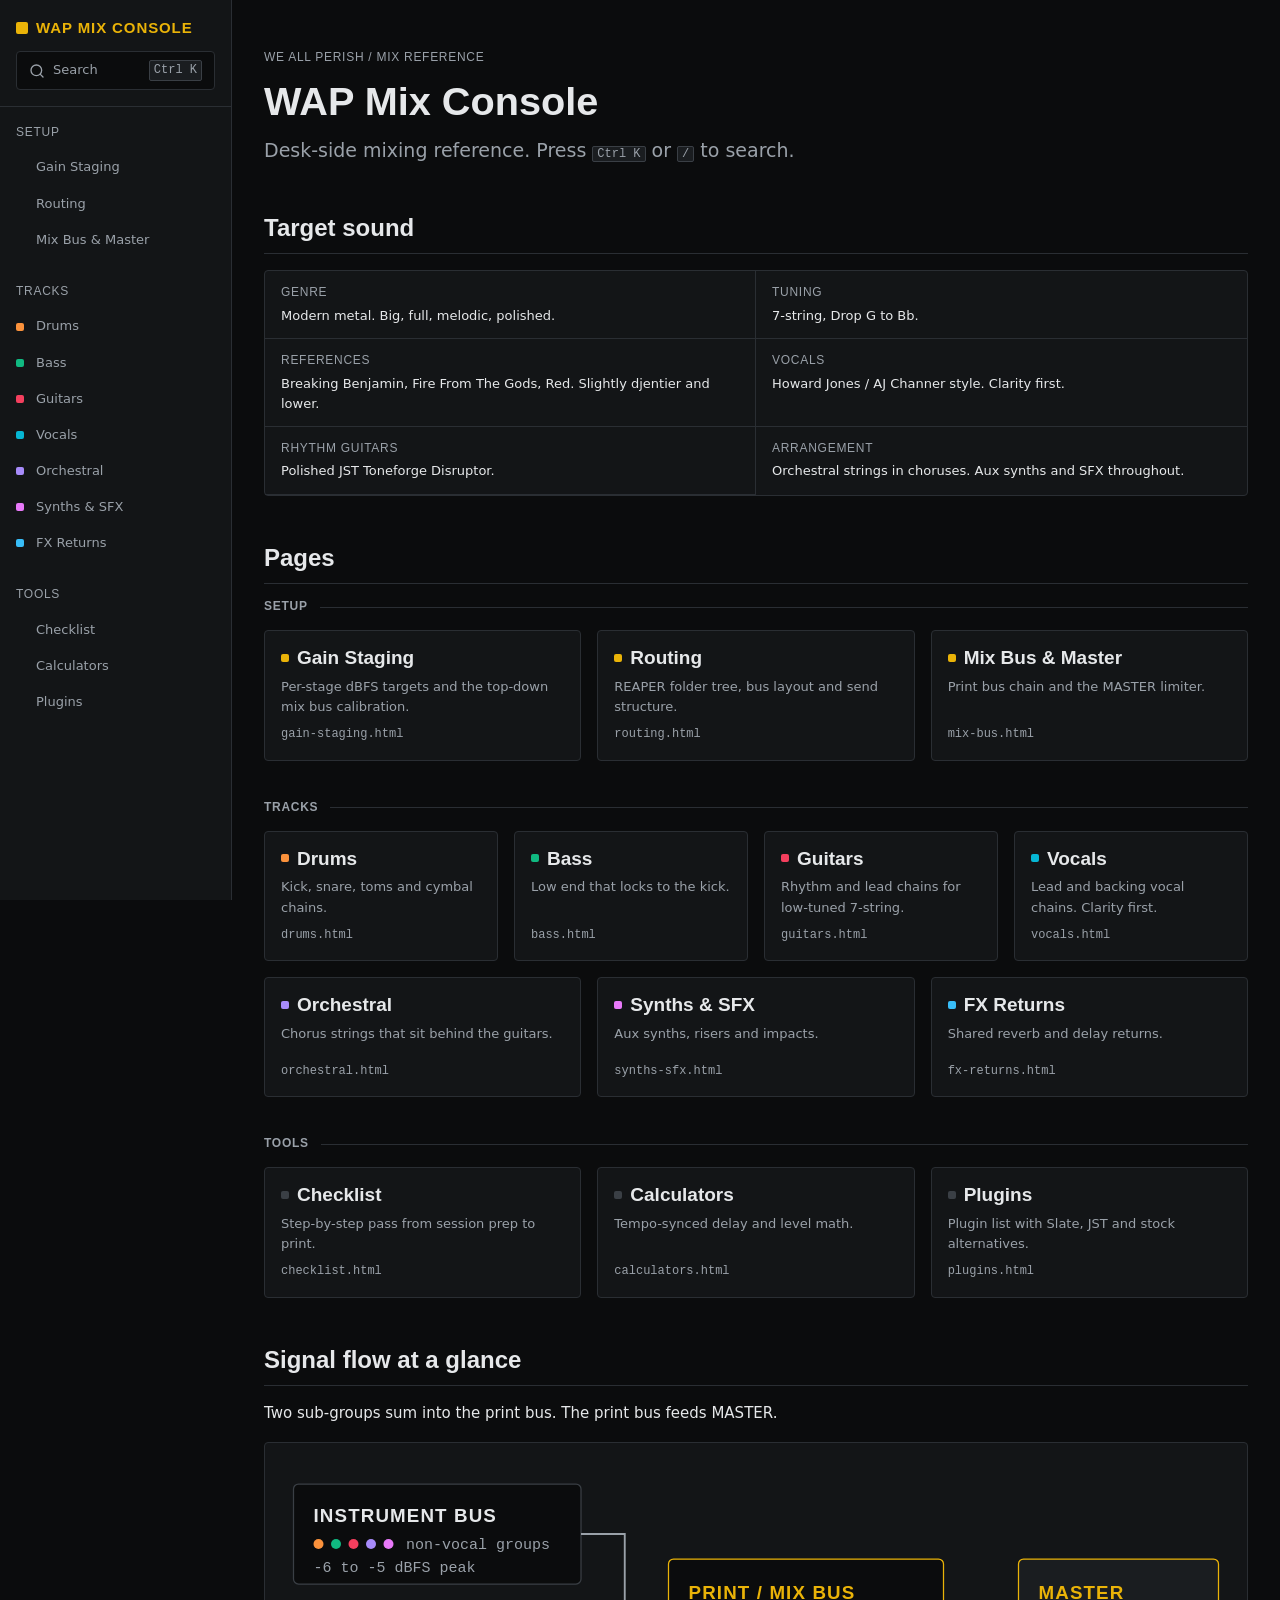
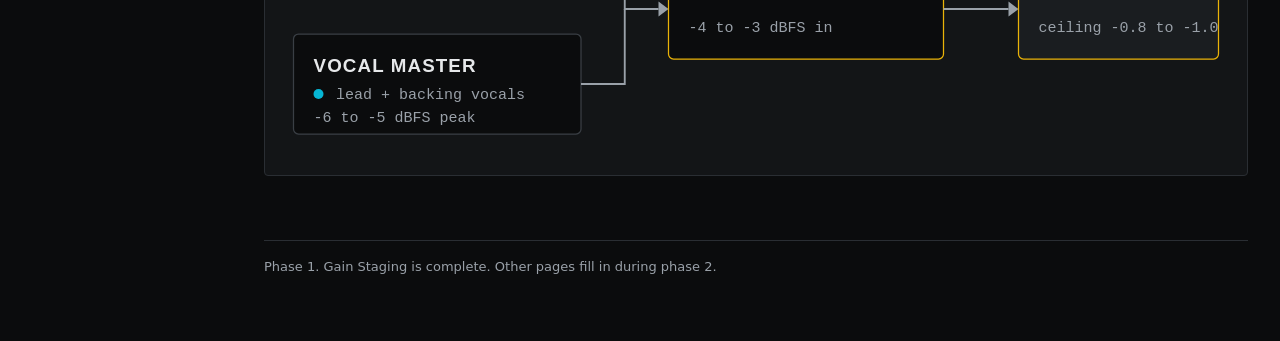
==== docs/index.html @ 27515c30 "Add WAP Mix Console scaffold and gain staging page Static, offline-first site so the mix reference o" ====
<!doctype html>
<html lang="en">
<head>
<meta charset="utf-8">
<meta name="viewport" content="width=device-width, initial-scale=1">
<title>WAP Mix Console</title>
<link rel="stylesheet" href="css/app.css">
</head>
<body data-page="home">
<a class="skip-link" href="#main">Skip to content</a>
<nav id="rail"></nav>
<main id="main">
<div class="content">

  <header class="page-header">
    <div class="label">We All Perish / Mix reference</div>
    <h1>WAP Mix Console</h1>
    <p class="lede">Desk-side mixing reference. Press <kbd>Ctrl K</kbd> or <kbd>/</kbd> to search.</p>
  </header>

  <section class="section">
    <h2 id="target-sound">Target sound</h2>
    <dl class="spec">
      <div class="spec__item"><dt class="label">Genre</dt><dd>Modern metal. Big, full, melodic, polished.</dd></div>
      <div class="spec__item"><dt class="label">Tuning</dt><dd>7-string, Drop G to Bb.</dd></div>
      <div class="spec__item"><dt class="label">References</dt><dd>Breaking Benjamin, Fire From The Gods, Red. Slightly djentier and lower.</dd></div>
      <div class="spec__item"><dt class="label">Vocals</dt><dd>Howard Jones / AJ Channer style. Clarity first.</dd></div>
      <div class="spec__item"><dt class="label">Rhythm guitars</dt><dd>Polished JST Toneforge Disruptor.</dd></div>
      <div class="spec__item"><dt class="label">Arrangement</dt><dd>Orchestral strings in choruses. Aux synths and SFX throughout.</dd></div>
    </dl>
  </section>

  <section class="section">
    <h2 id="pages">Pages</h2>
    <div class="bento">
      <h3 class="bento__group-title label">Setup</h3>
      <a class="tile" href="gain-staging.html">
        <span class="tile__head"><span class="gchip gchip--master" aria-hidden="true"></span><span class="tile__title">Gain Staging</span></span>
        <span class="tile__desc">Per-stage dBFS targets and the top-down mix bus calibration.</span>
        <span class="tile__file">gain-staging.html</span>
      </a>
      <a class="tile" href="routing.html">
        <span class="tile__head"><span class="gchip gchip--master" aria-hidden="true"></span><span class="tile__title">Routing</span></span>
        <span class="tile__desc">REAPER folder tree, bus layout and send structure.</span>
        <span class="tile__file">routing.html</span>
      </a>
      <a class="tile" href="mix-bus.html">
        <span class="tile__head"><span class="gchip gchip--master" aria-hidden="true"></span><span class="tile__title">Mix Bus &amp; Master</span></span>
        <span class="tile__desc">Print bus chain and the MASTER limiter.</span>
        <span class="tile__file">mix-bus.html</span>
      </a>

      <h3 class="bento__group-title label">Tracks</h3>
      <a class="tile tile--3" href="drums.html">
        <span class="tile__head"><span class="gchip gchip--drums" aria-hidden="true"></span><span class="tile__title">Drums</span></span>
        <span class="tile__desc">Kick, snare, toms and cymbal chains.</span>
        <span class="tile__file">drums.html</span>
      </a>
      <a class="tile tile--3" href="bass.html">
        <span class="tile__head"><span class="gchip gchip--bass" aria-hidden="true"></span><span class="tile__title">Bass</span></span>
        <span class="tile__desc">Low end that locks to the kick.</span>
        <span class="tile__file">bass.html</span>
      </a>
      <a class="tile tile--3" href="guitars.html">
        <span class="tile__head"><span class="gchip gchip--guitars" aria-hidden="true"></span><span class="tile__title">Guitars</span></span>
        <span class="tile__desc">Rhythm and lead chains for low-tuned 7-string.</span>
        <span class="tile__file">guitars.html</span>
      </a>
      <a class="tile tile--3" href="vocals.html">
        <span class="tile__head"><span class="gchip gchip--vocals" aria-hidden="true"></span><span class="tile__title">Vocals</span></span>
        <span class="tile__desc">Lead and backing vocal chains. Clarity first.</span>
        <span class="tile__file">vocals.html</span>
      </a>
      <a class="tile" href="orchestral.html">
        <span class="tile__head"><span class="gchip gchip--orch" aria-hidden="true"></span><span class="tile__title">Orchestral</span></span>
        <span class="tile__desc">Chorus strings that sit behind the guitars.</span>
        <span class="tile__file">orchestral.html</span>
      </a>
      <a class="tile" href="synths-sfx.html">
        <span class="tile__head"><span class="gchip gchip--synth" aria-hidden="true"></span><span class="tile__title">Synths &amp; SFX</span></span>
        <span class="tile__desc">Aux synths, risers and impacts.</span>
        <span class="tile__file">synths-sfx.html</span>
      </a>
      <a class="tile" href="fx-returns.html">
        <span class="tile__head"><span class="gchip gchip--fx" aria-hidden="true"></span><span class="tile__title">FX Returns</span></span>
        <span class="tile__desc">Shared reverb and delay returns.</span>
        <span class="tile__file">fx-returns.html</span>
      </a>

      <h3 class="bento__group-title label">Tools</h3>
      <a class="tile" href="checklist.html">
        <span class="tile__head"><span class="gchip gchip--none" aria-hidden="true"></span><span class="tile__title">Checklist</span></span>
        <span class="tile__desc">Step-by-step pass from session prep to print.</span>
        <span class="tile__file">checklist.html</span>
      </a>
      <a class="tile" href="calculators.html">
        <span class="tile__head"><span class="gchip gchip--none" aria-hidden="true"></span><span class="tile__title">Calculators</span></span>
        <span class="tile__desc">Tempo-synced delay and level math.</span>
        <span class="tile__file">calculators.html</span>
      </a>
      <a class="tile" href="plugins.html">
        <span class="tile__head"><span class="gchip gchip--none" aria-hidden="true"></span><span class="tile__title">Plugins</span></span>
        <span class="tile__desc">Plugin list with Slate, JST and stock alternatives.</span>
        <span class="tile__file">plugins.html</span>
      </a>
    </div>
  </section>

  <section class="section">
    <h2 id="signal-flow">Signal flow at a glance</h2>
    <p>Two sub-groups sum into the print bus. The print bus feeds MASTER.</p>
    <figure class="flow">
      <svg class="flow__h" viewBox="0 0 760 240" role="img" aria-labelledby="flow-h-title">
        <title id="flow-h-title">INSTRUMENT BUS and VOCAL MASTER sum into PRINT / MIX BUS, which feeds MASTER.</title>
        <rect class="sf-node" x="10" y="20" width="230" height="80" rx="4"/>
        <text class="sf-title" x="26" y="50">INSTRUMENT BUS</text>
        <circle class="sf-dot--drums" cx="30" cy="68" r="4"/>
        <circle class="sf-dot--bass" cx="44" cy="68" r="4"/>
        <circle class="sf-dot--guitars" cx="58" cy="68" r="4"/>
        <circle class="sf-dot--orch" cx="72" cy="68" r="4"/>
        <circle class="sf-dot--synth" cx="86" cy="68" r="4"/>
        <text class="sf-sub" x="100" y="72">non-vocal groups</text>
        <text class="sf-sub" x="26" y="90">-6 to -5 dBFS peak</text>

        <rect class="sf-node" x="10" y="140" width="230" height="80" rx="4"/>
        <text class="sf-title" x="26" y="170">VOCAL MASTER</text>
        <circle class="sf-dot--vocals" cx="30" cy="188" r="4"/>
        <text class="sf-sub" x="44" y="192">lead + backing vocals</text>
        <text class="sf-sub" x="26" y="210">-6 to -5 dBFS peak</text>

        <path class="sf-wire" d="M240 60 H275 V120 H302"/>
        <path class="sf-wire" d="M240 180 H275 V120"/>
        <polygon class="sf-arrow" points="302,114 310,120 302,126"/>

        <rect class="sf-node sf-node--print" x="310" y="80" width="220" height="80" rx="4"/>
        <text class="sf-title sf-title--accent" x="326" y="112">PRINT / MIX BUS</text>
        <text class="sf-sub" x="326" y="138">-4 to -3 dBFS in</text>

        <path class="sf-wire" d="M530 120 H582"/>
        <polygon class="sf-arrow" points="582,114 590,120 582,126"/>

        <rect class="sf-node sf-node--master" x="590" y="80" width="160" height="80" rx="4"/>
        <text class="sf-title sf-title--accent" x="606" y="112">MASTER</text>
        <text class="sf-sub" x="606" y="138">ceiling -0.8 to -1.0</text>
      </svg>

      <svg class="flow__v" viewBox="0 0 340 410" role="img" aria-labelledby="flow-v-title">
        <title id="flow-v-title">INSTRUMENT BUS and VOCAL MASTER sum into PRINT / MIX BUS, which feeds MASTER.</title>
        <rect class="sf-node" x="10" y="10" width="155" height="90" rx="4"/>
        <text class="sf-title" x="22" y="38">INSTRUMENT</text>
        <text class="sf-title" x="22" y="56">BUS</text>
        <text class="sf-sub" x="22" y="84">-6 to -5 dBFS</text>

        <rect class="sf-node" x="175" y="10" width="155" height="90" rx="4"/>
        <text class="sf-title" x="187" y="38">VOCAL</text>
        <text class="sf-title" x="187" y="56">MASTER</text>
        <text class="sf-sub" x="187" y="84">-6 to -5 dBFS</text>

        <path class="sf-wire" d="M87 100 V140 H252 V100"/>
        <path class="sf-wire" d="M170 140 V172"/>
        <polygon class="sf-arrow" points="164,172 170,180 176,172"/>

        <rect class="sf-node sf-node--print" x="60" y="180" width="220" height="90" rx="4"/>
        <text class="sf-title sf-title--accent" x="76" y="214">PRINT / MIX BUS</text>
        <text class="sf-sub" x="76" y="244">-4 to -3 dBFS in</text>

        <path class="sf-wire" d="M170 270 V302"/>
        <polygon class="sf-arrow" points="164,302 170,310 176,302"/>

        <rect class="sf-node sf-node--master" x="60" y="310" width="220" height="90" rx="4"/>
        <text class="sf-title sf-title--accent" x="76" y="344">MASTER</text>
        <text class="sf-sub" x="76" y="374">ceiling -0.8 to -1.0 dB</text>
      </svg>
    </figure>
  </section>

  <footer class="page-foot">Phase 1. Gain Staging is complete. Other pages fill in during phase 2.</footer>

</div>
</main>
<script src="js/search-index.js"></script>
<script src="js/app.js"></script>
</body>
</html>
---- docs/css/app.css ----
/* WAP Mix Console - design tokens and components. Source of truth: DESIGN.md */

/* ------------------------------------------------------------------ tokens */
:root {
  color-scheme: dark;

  --bg: #0b0c0d;
  --surface-1: #131517;
  --surface-2: #1a1d20;
  --border: #2a2e33;
  --border-strong: #3a3f45;
  --text: #e6e8ea;
  --text-muted: #9aa1a9;
  --accent: #eab308;
  --accent-ink: #0b0c0d;
  --ok: #34d399;
  --warn: #fb923c;
  --danger: #f43f5e;
  --info: #38bdf8;

  --g-drums: #fb923c;
  --g-bass: #10b981;
  --g-guitars: #f43f5e;
  --g-vocals: #06b6d4;
  --g-orch: #a78bfa;
  --g-synth: #e879f9;
  --g-fx: #38bdf8;
  --g-master: #eab308;
  --g-none: #3a3f45;

  --font-display: "Bahnschrift", "DIN Alternate", "Arial Narrow", sans-serif;
  --font-body: "Segoe UI Variable Text", "Segoe UI", system-ui, sans-serif;
  --font-mono: "Cascadia Mono", "Consolas", ui-monospace, monospace;

  --fs-xs: .75rem;
  --fs-sm: .8125rem;
  --fs-md: .9375rem;
  --fs-lg: 1.1875rem;
  --fs-xl: 1.5rem;
  --fs-h1: clamp(1.75rem, 1.2rem + 1.6vw, 2.5rem);

  --lh-body: 1.55;
  --lh-head: 1.15;

  --s1: 4px;
  --s2: 8px;
  --s3: 12px;
  --s4: 16px;
  --s6: 24px;
  --s8: 32px;
  --s12: 48px;
  --s16: 64px;

  --r-chip: 2px;
  --r-card: 4px;

  --rail-w: 232px;
  --content-max: 1040px;
  --gutter: var(--s8);

  --t-fast: 120ms ease-out;
  --t-palette: 140ms ease-out;
}

/* ------------------------------------------------------------------ reset */
*, *::before, *::after { box-sizing: border-box; }
html { -webkit-text-size-adjust: 100%; }
body, h1, h2, h3, h4, p, ul, ol, dl, dd, figure, blockquote { margin: 0; }
ul, ol { padding: 0; }
img, svg { display: block; max-width: 100%; }
button, input { font: inherit; color: inherit; }
button { cursor: pointer; }
table { border-collapse: collapse; width: 100%; }

body {
  background: var(--bg);
  color: var(--text);
  font-family: var(--font-body);
  font-size: var(--fs-md);
  line-height: var(--lh-body);
  min-height: 100vh;
}

h1, h2, h3, h4 {
  font-family: var(--font-display);
  line-height: var(--lh-head);
  font-weight: 600;
  text-wrap: balance;
  overflow-wrap: anywhere;
}
h1 { font-size: var(--fs-h1); }
h2 { font-size: var(--fs-xl); }
h3 { font-size: var(--fs-lg); }

p { max-width: 72ch; }

a { color: var(--accent); text-underline-offset: 3px; }
a:hover { color: var(--text); }

code, kbd, .mono {
  font-family: var(--font-mono);
  font-variant-numeric: tabular-nums;
}
code { font-size: .92em; color: var(--text); }
kbd {
  font-size: var(--fs-xs);
  padding: 0 var(--s1);
  border: 1px solid var(--border-strong);
  border-radius: var(--r-chip);
  background: var(--surface-2);
  color: var(--text-muted);
}

strong { font-weight: 600; color: var(--text); }

:focus-visible {
  outline: 2px solid var(--accent);
  outline-offset: 2px;
}

.label {
  font-family: var(--font-display);
  font-stretch: condensed;
  text-transform: uppercase;
  letter-spacing: .06em;
  font-size: var(--fs-xs);
  color: var(--text-muted);
}

.muted { color: var(--text-muted); }
.val-ok { color: var(--ok); }
.val-warn { color: var(--warn); }
.val-danger { color: var(--danger); }
.val-accent { color: var(--accent); }

.visually-hidden {
  position: absolute;
  width: 1px;
  height: 1px;
  overflow: hidden;
  clip: rect(0 0 0 0);
  white-space: nowrap;
}

.skip-link {
  position: absolute;
  left: var(--s2);
  top: calc(-1 * var(--s16));
  z-index: 100;
  padding: var(--s2) var(--s3);
  background: var(--accent);
  color: var(--accent-ink);
  border-radius: var(--r-card);
}
.skip-link:focus { top: var(--s2); }

.icon {
  width: 16px;
  height: 16px;
  flex: none;
  fill: none;
  stroke: currentColor;
  stroke-width: 2;
  stroke-linecap: round;
  stroke-linejoin: round;
}

/* ------------------------------------------------------------------ group chips */
.gchip {
  display: inline-block;
  width: 8px;
  height: 8px;
  flex: none;
  border-radius: var(--r-chip);
  background: var(--gc, var(--g-none));
}
.gchip--lg { width: 12px; height: 12px; }
.gchip--drums { --gc: var(--g-drums); }
.gchip--bass { --gc: var(--g-bass); }
.gchip--guitars { --gc: var(--g-guitars); }
.gchip--vocals { --gc: var(--g-vocals); }
.gchip--orch { --gc: var(--g-orch); }
.gchip--synth { --gc: var(--g-synth); }
.gchip--fx { --gc: var(--g-fx); }
.gchip--master { --gc: var(--g-master); }
.gchip--none { --gc: var(--g-none); }

/* ------------------------------------------------------------------ shell */
.rail {
  position: fixed;
  inset: 0 auto 0 0;
  width: var(--rail-w);
  display: flex;
  flex-direction: column;
  background: var(--surface-1);
  border-right: 1px solid var(--border);
  z-index: 20;
}

.rail__bar {
  display: flex;
  flex-direction: column;
  gap: var(--s3);
  padding: var(--s4);
  border-bottom: 1px solid var(--border);
}

.rail__brand {
  display: flex;
  align-items: center;
  gap: var(--s2);
  font-family: var(--font-display);
  font-stretch: condensed;
  text-transform: uppercase;
  letter-spacing: .06em;
  font-size: var(--fs-md);
  font-weight: 700;
  color: var(--text);
  text-decoration: none;
}
.rail__brand:hover { color: var(--accent); }
.rail__brand[aria-current="page"] { color: var(--accent); }

.rail__mark {
  width: 12px;
  height: 12px;
  border-radius: var(--r-chip);
  background: var(--accent);
}

.rail__search {
  display: flex;
  align-items: center;
  gap: var(--s2);
  width: 100%;
  padding: var(--s2) var(--s3);
  background: var(--bg);
  border: 1px solid var(--border);
  border-radius: var(--r-card);
  color: var(--text-muted);
  font-size: var(--fs-sm);
  text-align: left;
  transition: border-color var(--t-fast), background-color var(--t-fast);
}
.rail__search:hover { border-color: var(--border-strong); background: var(--surface-2); }
.rail__search-text { flex: 1; }

.rail__menu { display: none; }

.rail__drawer {
  flex: 1;
  overflow-y: auto;
  padding: var(--s4) 0 var(--s8);
}

.rail__group + .rail__group { margin-top: var(--s6); }

.rail__group-title {
  padding: 0 var(--s4) var(--s2);
}

.rail__list { list-style: none; }

.rail__link {
  display: flex;
  align-items: center;
  gap: var(--s3);
  padding: var(--s2) var(--s4);
  color: var(--text-muted);
  text-decoration: none;
  font-size: var(--fs-sm);
  border-right: 1px solid transparent;
  transition: color var(--t-fast), background-color var(--t-fast), border-color var(--t-fast);
}
.rail__link:hover { color: var(--text); background: var(--surface-2); }
.rail__link[aria-current="page"] {
  color: var(--accent);
  background: var(--surface-2);
  border-right-color: var(--accent);
}
.rail__link:focus-visible { outline-offset: -2px; }

.rail__dot {
  width: 8px;
  height: 8px;
  flex: none;
}

main {
  margin-left: var(--rail-w);
  padding: var(--s12) var(--gutter) var(--s16);
}

.content {
  max-width: var(--content-max);
  margin: 0 auto;
}

.section { margin-top: var(--s12); }
.section > h2 {
  padding-bottom: var(--s3);
  margin-bottom: var(--s4);
  border-bottom: 1px solid var(--border);
  scroll-margin-top: var(--s16);
}
.section > * + * { margin-top: var(--s4); }
.section > h2 + * { margin-top: 0; }
.section h3 { margin-top: var(--s6); }

.page-foot {
  margin-top: var(--s16);
  padding-top: var(--s4);
  border-top: 1px solid var(--border);
  color: var(--text-muted);
  font-size: var(--fs-sm);
}

@media (max-width: 899px) {
  :root { --gutter: var(--s4); }

  .rail {
    position: sticky;
    top: 0;
    inset: auto;
    width: 100%;
    height: auto;
    border-right: 0;
    border-bottom: 1px solid var(--border);
  }
  .rail__bar {
    flex-direction: row;
    align-items: center;
    padding: var(--s2) var(--s4);
    border-bottom: 0;
  }
  .rail__brand { flex: 1; min-width: 0; }
  .rail__search { width: auto; }
  .rail__search-text, .rail__search kbd { display: none; }
  .rail__menu {
    display: inline-flex;
    align-items: center;
    justify-content: center;
    padding: var(--s2);
    background: var(--bg);
    border: 1px solid var(--border);
    border-radius: var(--r-card);
  }
  .rail__menu:hover { border-color: var(--border-strong); }

  .rail__drawer {
    display: none;
    position: absolute;
    top: 100%;
    left: 0;
    right: 0;
    height: calc(100vh - var(--s12));
    background: var(--surface-1);
    border-top: 1px solid var(--border);
  }
  .rail.is-open .rail__drawer { display: block; }
  .rail__link { padding: var(--s3) var(--s4); }

  main {
    margin-left: 0;
    padding: var(--s6) var(--gutter) var(--s12);
  }
}

/* ------------------------------------------------------------------ page header */
.page-header > * + * { margin-top: var(--s3); }
.page-header h1 { max-width: 24ch; }

.goal {
  display: flex;
  align-items: baseline;
  gap: var(--s3);
  margin-top: var(--s6);
  padding: var(--s3) var(--s4);
  border: 1px solid var(--border);
  border-radius: var(--r-card);
  background: var(--surface-1);
}
.goal .gchip { align-self: center; }
.goal__label { color: var(--text); flex: none; }
.goal__text { margin: 0; }

.lede { color: var(--text-muted); font-size: var(--fs-lg); max-width: 60ch; }

/* ------------------------------------------------------------------ chips and tags */
.chip {
  display: inline-flex;
  align-items: center;
  gap: var(--s1);
  padding: 0 var(--s2);
  border: 1px solid var(--border-strong);
  border-radius: var(--r-chip);
  background: var(--surface-2);
  font-family: var(--font-mono);
  font-size: var(--fs-xs);
  line-height: 20px;
  color: var(--text-muted);
  white-space: nowrap;
}

.tag {
  display: inline-block;
  padding: 0 var(--s2);
  border: 1px solid var(--border);
  border-radius: var(--r-chip);
  font-family: var(--font-display);
  font-stretch: condensed;
  text-transform: uppercase;
  letter-spacing: .06em;
  font-size: var(--fs-xs);
  line-height: 20px;
  color: var(--text);
}

/* ------------------------------------------------------------------ copy button */
.copy-btn {
  display: inline-flex;
  align-items: center;
  gap: var(--s1);
  padding: 0 var(--s2);
  min-height: 28px;
  background: var(--bg);
  border: 1px solid var(--border);
  border-radius: var(--r-card);
  color: var(--text-muted);
  font-family: var(--font-display);
  font-stretch: condensed;
  text-transform: uppercase;
  letter-spacing: .06em;
  font-size: var(--fs-xs);
  transition: border-color var(--t-fast), background-color var(--t-fast), color var(--t-fast);
}
.copy-btn:hover { border-color: var(--border-strong); background: var(--surface-2); color: var(--text); }
.copy-btn.is-copied { border-color: var(--ok); color: var(--ok); }
.copy-btn .icon { width: 14px; height: 14px; }

/* ------------------------------------------------------------------ settings block */
.settings {
  border: 1px solid var(--border);
  border-radius: var(--r-card);
  background: var(--surface-1);
}
.settings__head {
  display: flex;
  align-items: center;
  justify-content: space-between;
  gap: var(--s3);
  padding: var(--s2) var(--s3);
  border-bottom: 1px solid var(--border);
  background: var(--surface-2);
}
.settings__body { padding: var(--s3); }

.kv {
  display: grid;
  grid-template-columns: repeat(auto-fill, minmax(160px, 1fr));
  gap: var(--s3) var(--s4);
}
.kv__item { min-width: 0; }
.kv dt {
  font-family: var(--font-display);
  font-stretch: condensed;
  text-transform: uppercase;
  letter-spacing: .06em;
  font-size: var(--fs-xs);
  color: var(--text-muted);
}
.kv dd {
  font-family: var(--font-mono);
  font-variant-numeric: tabular-nums;
  font-size: var(--fs-sm);
  color: var(--text);
  overflow-wrap: anywhere;
}

/* ------------------------------------------------------------------ signal chain rack */
.rack {
  list-style: none;
  display: grid;
  gap: var(--s4);
}

.rack__slot {
  position: relative;
  display: grid;
  grid-template-columns: var(--s16) 1fr;
  border: 1px solid var(--border);
  border-radius: var(--r-card);
  background: var(--surface-1);
  transition: border-color var(--t-fast);
}
.rack__slot:hover { border-color: var(--border-strong); }
.rack__slot + .rack__slot::before {
  content: "";
  position: absolute;
  top: calc(-1 * var(--s4) - 1px);
  left: var(--s8);
  width: 1px;
  height: var(--s4);
  background: var(--border-strong);
}

.rack__num {
  padding: var(--s3) 0;
  border-right: 1px solid var(--border);
  font-family: var(--font-mono);
  font-variant-numeric: tabular-nums;
  font-size: var(--fs-xl);
  line-height: var(--lh-head);
  color: var(--text-muted);
  text-align: center;
}

.rack__body {
  min-width: 0;
  padding: var(--s3) var(--s4) var(--s4);
}
.rack__body > * + * { margin-top: var(--s3); }

.rack__head {
  display: flex;
  flex-wrap: wrap;
  align-items: center;
  gap: var(--s2);
}
.rack__name {
  margin: 0;
  font-size: var(--fs-lg);
}
.rack__head .copy-btn { margin-left: auto; }

.rack__why {
  color: var(--text-muted);
  font-size: var(--fs-sm);
}
.rack__why strong { color: var(--text); font-weight: 600; }

.alts {
  display: flex;
  flex-wrap: wrap;
  align-items: center;
  gap: var(--s2);
  padding-top: var(--s3);
  border-top: 1px solid var(--border);
}
.alts__title { margin-right: var(--s1); }
.alt {
  display: inline-flex;
  align-items: stretch;
  border: 1px solid var(--border);
  border-radius: var(--r-chip);
  font-size: var(--fs-xs);
  line-height: 20px;
}
.alt__tag {
  padding: 0 var(--s2);
  border-right: 1px solid var(--border);
  background: var(--surface-2);
  font-family: var(--font-display);
  font-stretch: condensed;
  letter-spacing: .06em;
  color: var(--text-muted);
}
.alt__name { padding: 0 var(--s2); color: var(--text); }

/* ------------------------------------------------------------------ ordered steps */
.steps {
  list-style: none;
  counter-reset: step;
  display: grid;
  gap: var(--s2);
}
.steps > li {
  counter-increment: step;
  display: grid;
  grid-template-columns: var(--s8) 1fr;
  gap: var(--s3);
  padding: var(--s3) var(--s4);
  border: 1px solid var(--border);
  border-radius: var(--r-card);
  background: var(--surface-1);
}
.steps > li::before {
  content: counter(step, decimal-leading-zero);
  font-family: var(--font-mono);
  font-variant-numeric: tabular-nums;
  color: var(--accent);
  font-weight: 700;
}
.steps__title { display: block; color: var(--text); font-weight: 600; }
.steps p { color: var(--text-muted); }

/* ------------------------------------------------------------------ meter ladder */
.ladder {
  padding: var(--s4);
  border: 1px solid var(--border);
  border-radius: var(--r-card);
  background: var(--surface-1);
}

.ladder__grid {
  display: grid;
  grid-template-columns: 200px 1fr 136px;
  column-gap: var(--s4);
  row-gap: var(--s3);
  align-items: center;
  list-style: none;
}

.ladder__axis-label { grid-column: 1; }
.ladder__axis {
  grid-column: 2;
  position: relative;
  height: var(--s6);
  border-bottom: 1px solid var(--border-strong);
}
.ladder__axis-unit { grid-column: 3; text-align: right; }

.tick {
  position: absolute;
  bottom: 0;
  transform: translateX(-50%);
  padding-bottom: var(--s1);
  font-family: var(--font-mono);
  font-variant-numeric: tabular-nums;
  font-size: var(--fs-xs);
  color: var(--text-muted);
}
.tick::after {
  content: "";
  position: absolute;
  left: 50%;
  bottom: -1px;
  width: 1px;
  height: var(--s1);
  background: var(--border-strong);
}
/* Scale runs -24 dBFS (0%) to 0 dBFS (100%). 1 dB = 4.1667% */
.tick--m24 { left: 0; transform: none; }
.tick--m24::after { left: 0; }
.tick--m18 { left: 25%; color: var(--accent); }
.tick--m12 { left: 50%; }
.tick--m6 { left: 75%; }
.tick--m3 { left: 87.5%; }
.tick--0 { left: 100%; transform: translateX(-100%); }
.tick--0::after { left: auto; right: 0; }

.ladder__row { display: contents; }

.ladder__name {
  grid-column: 1;
  display: flex;
  align-items: baseline;
  gap: var(--s2);
  font-size: var(--fs-sm);
  min-width: 0;
}
.ladder__stage {
  font-family: var(--font-mono);
  font-variant-numeric: tabular-nums;
  color: var(--text-muted);
}

.ladder__track {
  grid-column: 2;
  position: relative;
  height: var(--s3);
  background: var(--bg);
  border: 1px solid var(--border);
  border-radius: var(--r-chip);
}
.ladder__track::before {
  content: "";
  position: absolute;
  left: 25%;
  top: calc(-1 * var(--s1));
  bottom: calc(-1 * var(--s1));
  width: 1px;
  background: var(--accent);
}

.ladder__zone {
  position: absolute;
  top: 1px;
  bottom: 1px;
  min-width: var(--s1);
  border-radius: 1px;
  background: var(--zone, var(--ok));
}
.ladder__zone--ok { --zone: var(--ok); }
.ladder__zone--warn { --zone: var(--warn); }
.ladder__zone--danger { --zone: var(--danger); }

/* Zone positions on the -24..0 scale */
.zone--s1 { left: 50%; width: 8.3333%; }      /* -12 to -10 */
.zone--s2 { left: 66.6667%; width: 8.3333%; } /* -8 to -6 */
.zone--s3 { left: 75%; width: 4.1667%; }      /* -6 to -5 */
.zone--s4 { left: 83.3333%; width: 4.1667%; } /* -4 to -3 */
.zone--s5 { left: 95.8333%; width: .8333%; }  /* -1.0 to -0.8 */

.ladder__value {
  grid-column: 3;
  text-align: right;
  font-family: var(--font-mono);
  font-variant-numeric: tabular-nums;
  font-size: var(--fs-sm);
  white-space: nowrap;
}

.ladder__legend {
  display: flex;
  flex-wrap: wrap;
  gap: var(--s2) var(--s6);
  margin-top: var(--s4);
  padding-top: var(--s3);
  border-top: 1px solid var(--border);
  font-size: var(--fs-xs);
  color: var(--text-muted);
}
.ladder__legend-item { display: inline-flex; align-items: center; gap: var(--s2); }
.ladder__swatch {
  width: var(--s3);
  height: var(--s2);
  border-radius: 1px;
  background: var(--zone, var(--ok));
}
.ladder__swatch--ref { width: 1px; height: var(--s3); background: var(--accent); }

@media (max-width: 899px) {
  .ladder__grid { grid-template-columns: 1fr auto; row-gap: var(--s2); }
  .ladder__axis-label { display: none; }
  .ladder__axis { grid-column: 1 / -1; }
  .ladder__axis-unit { display: none; }
  .ladder__name { grid-column: 1; margin-top: var(--s2); }
  .ladder__value { grid-column: 2; margin-top: var(--s2); }
  .ladder__track { grid-column: 1 / -1; }
}

/* ------------------------------------------------------------------ tables */
.table-wrap {
  overflow-x: auto;
  border: 1px solid var(--border);
  border-radius: var(--r-card);
}
.table { font-size: var(--fs-sm); }
.table th,
.table td {
  padding: var(--s2) var(--s3);
  text-align: left;
  vertical-align: top;
  border-bottom: 1px solid var(--border);
}
.table tr:last-child td { border-bottom: 0; }
.table thead th {
  background: var(--surface-2);
  font-family: var(--font-display);
  font-stretch: condensed;
  text-transform: uppercase;
  letter-spacing: .06em;
  font-size: var(--fs-xs);
  font-weight: 600;
  color: var(--text-muted);
  white-space: nowrap;
}
.table tbody tr { background: var(--surface-1); transition: background-color var(--t-fast); }
.table tbody tr:hover { background: var(--surface-2); }
.table td.mono, .table .num { white-space: nowrap; }

.table--pf th:nth-child(1) { width: 34%; }
.table--pf th:nth-child(2) { width: 42%; }
.table--pf td:nth-child(3) { font-family: var(--font-mono); font-size: var(--fs-xs); color: var(--text-muted); }

/* ------------------------------------------------------------------ callouts */
.callout {
  display: grid;
  grid-template-columns: 20px 1fr;
  gap: var(--s3);
  padding: var(--s3) var(--s4);
  border: 1px solid var(--tone, var(--border-strong));
  border-radius: var(--r-card);
  background: var(--surface-1);
}
.callout > .icon { width: 20px; height: 20px; color: var(--tone); }
.callout__title {
  display: block;
  font-family: var(--font-display);
  font-stretch: condensed;
  text-transform: uppercase;
  letter-spacing: .06em;
  font-size: var(--fs-xs);
  font-weight: 700;
  color: var(--tone);
}
.callout__body > * + * { margin-top: var(--s1); }
.callout--ok { --tone: var(--ok); }
.callout--warn { --tone: var(--warn); }
.callout--danger { --tone: var(--danger); }
.callout--info { --tone: var(--info); }

/* ------------------------------------------------------------------ spec sheet (home) */
.spec {
  display: grid;
  grid-template-columns: repeat(12, 1fr);
  border: 1px solid var(--border);
  border-radius: var(--r-card);
  background: var(--surface-1);
}
.spec__item {
  grid-column: span 6;
  padding: var(--s3) var(--s4);
  border-bottom: 1px solid var(--border);
}
.spec__item:nth-child(odd) { border-right: 1px solid var(--border); }
.spec__item--wide { grid-column: span 12; border-right: 0; }
.spec__item:last-child { border-bottom: 0; }
.spec dt { margin-bottom: var(--s1); }
.spec dd { font-size: var(--fs-sm); }

/* ------------------------------------------------------------------ bento grid (home) */
.bento {
  display: grid;
  grid-template-columns: repeat(12, 1fr);
  gap: var(--s4);
}
.bento__group-title {
  grid-column: 1 / -1;
  display: flex;
  align-items: center;
  gap: var(--s3);
  margin-top: var(--s4);
}
.bento__group-title:first-child { margin-top: 0; }
.bento__group-title::after {
  content: "";
  flex: 1;
  height: 1px;
  background: var(--border);
}

.tile {
  grid-column: span 4;
  display: flex;
  flex-direction: column;
  gap: var(--s2);
  min-height: 120px;
  padding: var(--s4);
  border: 1px solid var(--border);
  border-radius: var(--r-card);
  background: var(--surface-1);
  color: var(--text);
  text-decoration: none;
  transition: border-color var(--t-fast), background-color var(--t-fast);
}
.tile--3 { grid-column: span 3; }
.tile:hover { border-color: var(--border-strong); background: var(--surface-2); color: var(--text); }
.tile__head { display: flex; align-items: center; gap: var(--s2); }
.tile__title {
  font-family: var(--font-display);
  font-size: var(--fs-lg);
  font-weight: 600;
  line-height: var(--lh-head);
}
.tile__desc { color: var(--text-muted); font-size: var(--fs-sm); flex: 1; }
.tile__file { font-family: var(--font-mono); font-size: var(--fs-xs); color: var(--text-muted); }

@media (max-width: 1099px) {
  .tile, .tile--3 { grid-column: span 6; }
}
@media (max-width: 599px) {
  .tile, .tile--3 { grid-column: span 12; min-height: 0; }
  .spec__item { grid-column: span 12; border-right: 0; }
  .spec__item:nth-child(odd) { border-right: 0; }
}

/* ------------------------------------------------------------------ signal flow diagram */
.flow {
  padding: var(--s4);
  border: 1px solid var(--border);
  border-radius: var(--r-card);
  background: var(--surface-1);
}
.flow svg { width: 100%; height: auto; }
.flow__v { display: none; }
@media (max-width: 699px) {
  .flow__h { display: none; }
  .flow__v { display: block; max-width: 360px; margin: 0 auto; }
}

.sf-node { fill: var(--bg); stroke: var(--border-strong); stroke-width: 1; }
.sf-node--print { stroke: var(--accent); }
.sf-node--master { stroke: var(--accent); fill: var(--surface-2); }
.sf-wire { fill: none; stroke: var(--text-muted); stroke-width: 1.5; }
.sf-arrow { fill: var(--text-muted); }
.sf-title {
  fill: var(--text);
  font-family: var(--font-display);
  font-size: 15px;
  font-weight: 700;
  letter-spacing: .06em;
}
.sf-title--accent { fill: var(--accent); }
.sf-sub {
  fill: var(--text-muted);
  font-family: var(--font-mono);
  font-size: 12px;
}
.sf-dot--drums { fill: var(--g-drums); }
.sf-dot--bass { fill: var(--g-bass); }
.sf-dot--guitars { fill: var(--g-guitars); }
.sf-dot--orch { fill: var(--g-orch); }
.sf-dot--synth { fill: var(--g-synth); }
.sf-dot--vocals { fill: var(--g-vocals); }

/* ------------------------------------------------------------------ sources */
.sources {
  padding-left: var(--s6);
  color: var(--text-muted);
  font-size: var(--fs-sm);
}
.sources li + li { margin-top: var(--s1); }

/* ------------------------------------------------------------------ search palette */
.palette {
  position: fixed;
  inset: 0;
  z-index: 50;
  display: none;
  justify-content: center;
  align-items: flex-start;
  padding: var(--s16) var(--s4) var(--s4);
}
.palette.is-open { display: flex; }

.palette__backdrop {
  position: absolute;
  inset: 0;
  background: rgba(11, 12, 13, .82);
  border: 0;
  padding: 0;
  cursor: default;
}

.palette__panel {
  position: relative;
  width: 100%;
  max-width: 600px;
  max-height: 70vh;
  display: flex;
  flex-direction: column;
  background: var(--surface-1);
  border: 1px solid var(--border-strong);
  border-radius: var(--r-card);
  animation: palette-in var(--t-palette);
}

@keyframes palette-in {
  from { opacity: 0; transform: translateY(8px); }
  to { opacity: 1; transform: translateY(0); }
}

.palette__field {
  display: flex;
  align-items: center;
  gap: var(--s3);
  padding: var(--s3) var(--s4);
  border-bottom: 1px solid var(--border);
  color: var(--text-muted);
}
.palette__input {
  flex: 1;
  min-width: 0;
  padding: var(--s1) 0;
  background: transparent;
  border: 0;
  font-size: var(--fs-lg);
  color: var(--text);
}
.palette__input:focus-visible { outline: 0; }
.palette__field:focus-within { border-bottom-color: var(--accent); }

.palette__results {
  list-style: none;
  overflow-y: auto;
  padding: var(--s2);
}
.palette__item {
  display: block;
  padding: var(--s2) var(--s3);
  border: 1px solid transparent;
  border-radius: var(--r-card);
  color: var(--text);
  text-decoration: none;
  cursor: pointer;
}
.palette__item[aria-selected="true"] {
  background: var(--surface-2);
  border-color: var(--border-strong);
}
.palette__item-title { display: block; font-weight: 600; }
.palette__item-page { display: block; font-size: var(--fs-xs); color: var(--text-muted); }
.palette__item[aria-selected="true"] .palette__item-title { color: var(--accent); }

.palette__empty { padding: var(--s4); color: var(--text-muted); font-size: var(--fs-sm); }

.palette__foot {
  display: flex;
  flex-wrap: wrap;
  gap: var(--s4);
  padding: var(--s2) var(--s4);
  border-top: 1px solid var(--border);
  font-size: var(--fs-xs);
  color: var(--text-muted);
}

/* ------------------------------------------------------------------ stub notice */
.stub {
  margin-top: var(--s12);
  padding: var(--s8) var(--s6);
  border: 1px dashed var(--border-strong);
  border-radius: var(--r-card);
  color: var(--text-muted);
  text-align: center;
}

/* ------------------------------------------------------------------ motion */
@media (prefers-reduced-motion: reduce) {
  *, *::before, *::after {
    transition-duration: 0ms !important;
    animation-duration: 0ms !important;
    scroll-behavior: auto !important;
  }
}
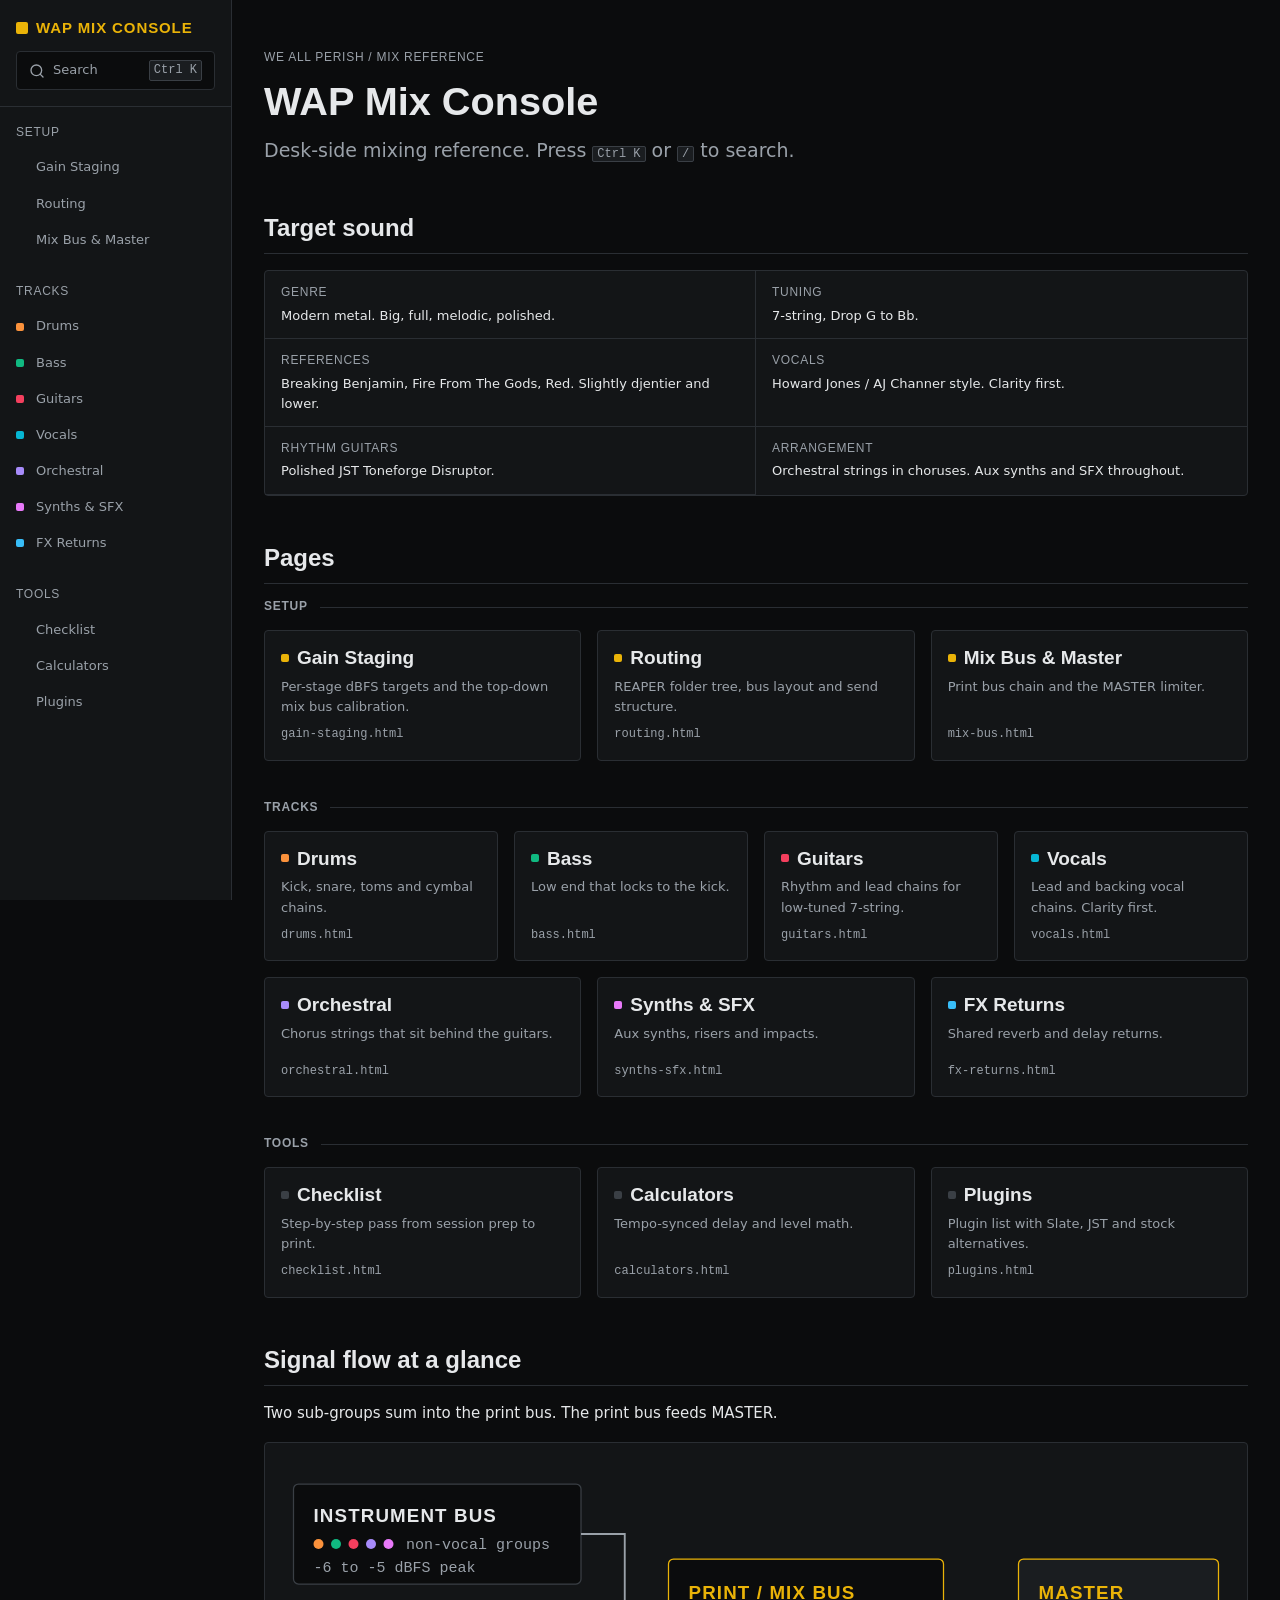
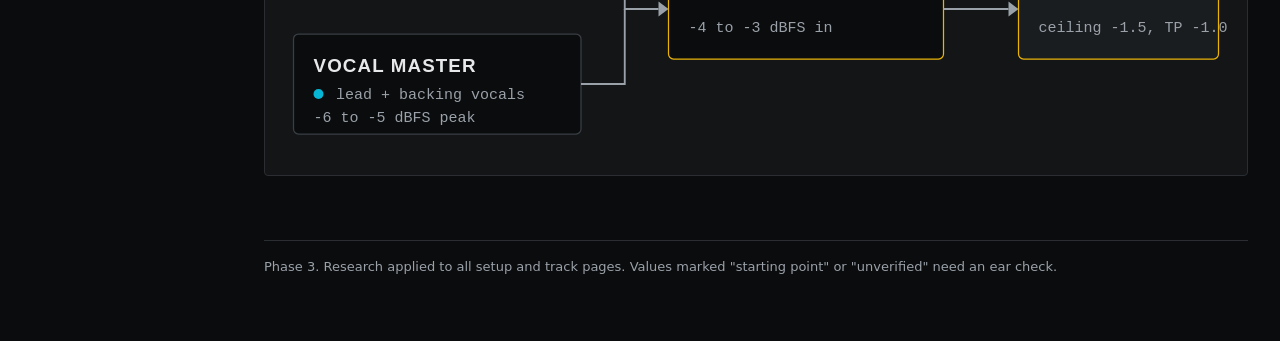
==== commit 5f4d7150: "Apply phase 3 research to every page Values now come from engineer interviews, vendor docs and strea" ====
--- a/docs/index.html
+++ b/docs/index.html
@@ -141,7 +141,7 @@
 
         <rect class="sf-node sf-node--master" x="590" y="80" width="160" height="80" rx="4"/>
         <text class="sf-title sf-title--accent" x="606" y="112">MASTER</text>
-        <text class="sf-sub" x="606" y="138">ceiling -0.8 to -1.0</text>
+        <text class="sf-sub" x="606" y="138">ceiling -1.5, TP -1.0</text>
       </svg>
 
       <svg class="flow__v" viewBox="0 0 340 410" role="img" aria-labelledby="flow-v-title">
@@ -169,12 +169,12 @@
 
         <rect class="sf-node sf-node--master" x="60" y="310" width="220" height="90" rx="4"/>
         <text class="sf-title sf-title--accent" x="76" y="344">MASTER</text>
-        <text class="sf-sub" x="76" y="374">ceiling -0.8 to -1.0 dB</text>
+        <text class="sf-sub" x="76" y="374">ceiling -1.5, TP -1.0 max</text>
       </svg>
     </figure>
   </section>
 
-  <footer class="page-foot">Phase 1. Gain Staging is complete. Other pages fill in during phase 2.</footer>
+  <footer class="page-foot">Phase 3. Research applied to all setup and track pages. Values marked "starting point" or "unverified" need an ear check.</footer>
 
 </div>
 </main>
--- a/docs/css/app.css
+++ b/docs/css/app.css
@@ -306,6 +306,14 @@
 .section > * + * { margin-top: var(--s4); }
 .section > h2 + * { margin-top: 0; }
 .section h3 { margin-top: var(--s6); }
+
+.content ul:not([class]) {
+  padding-left: var(--s6);
+  list-style: disc;
+}
+.content ul:not([class]) > li + li { margin-top: var(--s1); }
+.content ul:not([class]) > li::marker { color: var(--text-muted); }
+.content ul:not([class]) ul:not([class]) { margin-top: var(--s1); }
 
 .page-foot {
   margin-top: var(--s16);
@@ -700,7 +708,7 @@
 .zone--s2 { left: 66.6667%; width: 8.3333%; } /* -8 to -6 */
 .zone--s3 { left: 75%; width: 4.1667%; }      /* -6 to -5 */
 .zone--s4 { left: 83.3333%; width: 4.1667%; } /* -4 to -3 */
-.zone--s5 { left: 95.8333%; width: .8333%; }  /* -1.0 to -0.8 */
+.zone--s5 { left: 93.75%; width: 2.0833%; }   /* -1.5 to -1.0 (threshold -1.5, TP -1.0) */
 
 .ladder__value {
   grid-column: 3;
@@ -1034,3 +1042,71 @@
     scroll-behavior: auto !important;
   }
 }
+
+/* ---- Phase 2: schematic + checklist ---- */
+/* Phase 2 setup pages (routing, checklist). Merge into docs/css/app.css. */
+
+/* ------------------------------------------------------------------ routing schematic additions */
+/* Wide schematic: keep text legible on phones by scrolling instead of shrinking. */
+.flow--scroll { overflow-x: auto; }
+.flow--scroll svg { min-width: 760px; }
+
+.sf-node--folder { fill: var(--surface-1); stroke: var(--border-strong); }
+.sf-node--sc { fill: var(--bg); stroke: var(--danger); stroke-dasharray: 6 4; }
+.sf-wire--sc { stroke: var(--danger); stroke-dasharray: 5 3; }
+.sf-arrow--sc { fill: var(--danger); }
+.sf-sub--danger { fill: var(--danger); }
+.sf-sub--ok { fill: var(--ok); }
+.sf-dot--fx { fill: var(--g-fx); }
+.sf-dot--master { fill: var(--g-master); }
+.sf-dot--sc { fill: var(--danger); }
+
+.flow__legend {
+  display: flex;
+  flex-wrap: wrap;
+  gap: var(--s2) var(--s6);
+  margin-top: var(--s3);
+  padding-top: var(--s3);
+  border-top: 1px solid var(--border);
+  font-size: var(--fs-xs);
+  color: var(--text-muted);
+}
+.flow__legend-item { display: inline-flex; align-items: center; gap: var(--s2); }
+.flow__swatch { width: var(--s6); height: 0; border-top: 2px solid var(--text-muted); }
+.flow__swatch--sc { border-top: 2px dashed var(--danger); }
+
+/* ------------------------------------------------------------------ checklist */
+.checks {
+  list-style: none;
+  display: grid;
+  gap: var(--s2);
+}
+.checks__item {
+  display: grid;
+  grid-template-columns: 20px 1fr;
+  gap: var(--s3);
+  align-items: start;
+  padding: var(--s3) var(--s4);
+  border: 1px solid var(--border);
+  border-radius: var(--r-card);
+  background: var(--surface-1);
+  cursor: pointer;
+  transition: border-color var(--t-fast), background-color var(--t-fast);
+}
+.checks__item:hover { border-color: var(--border-strong); background: var(--surface-2); }
+.checks__box {
+  width: 16px;
+  height: 16px;
+  margin: 3px 0 0;
+  accent-color: var(--accent);
+  cursor: pointer;
+}
+.checks__text { min-width: 0; }
+.checks__box:checked + .checks__text { color: var(--text-muted); text-decoration: line-through; text-decoration-color: var(--border-strong); }
+
+.phase-meta {
+  display: flex;
+  flex-wrap: wrap;
+  align-items: center;
+  gap: var(--s2);
+}
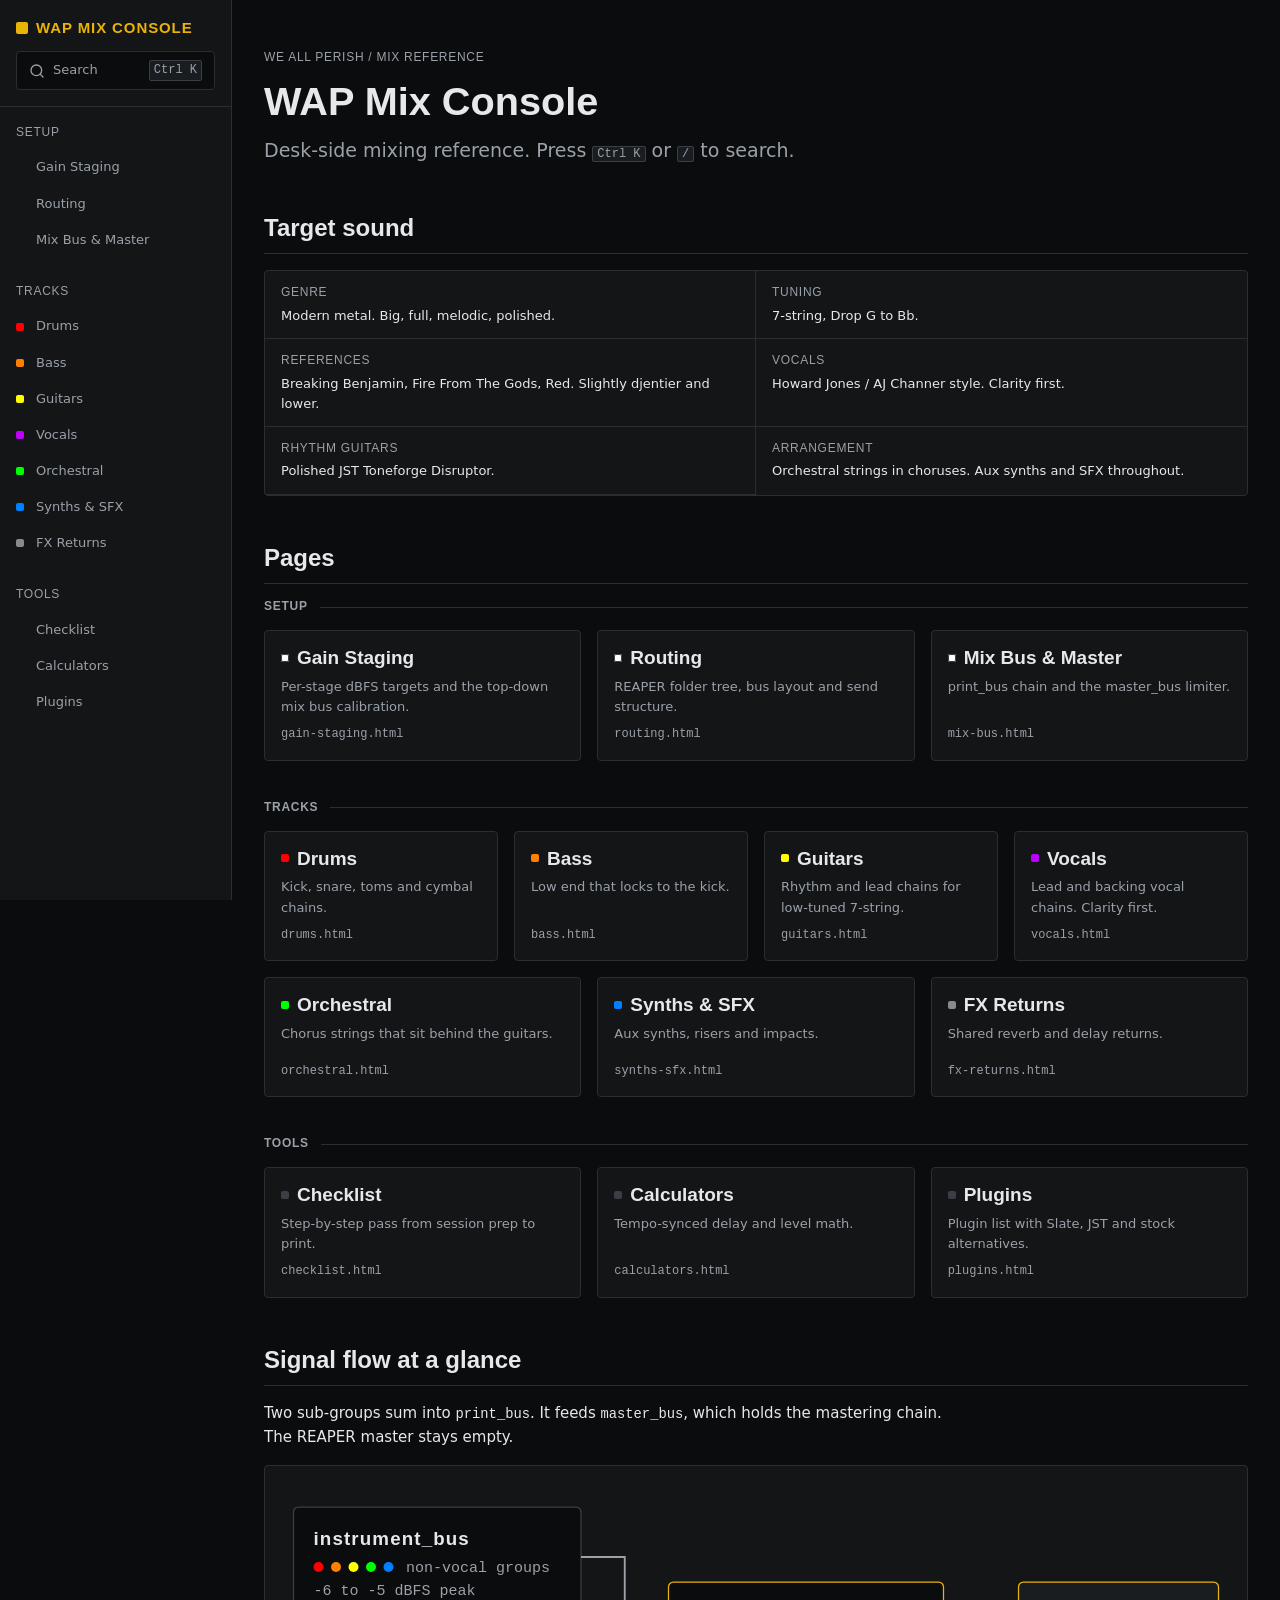
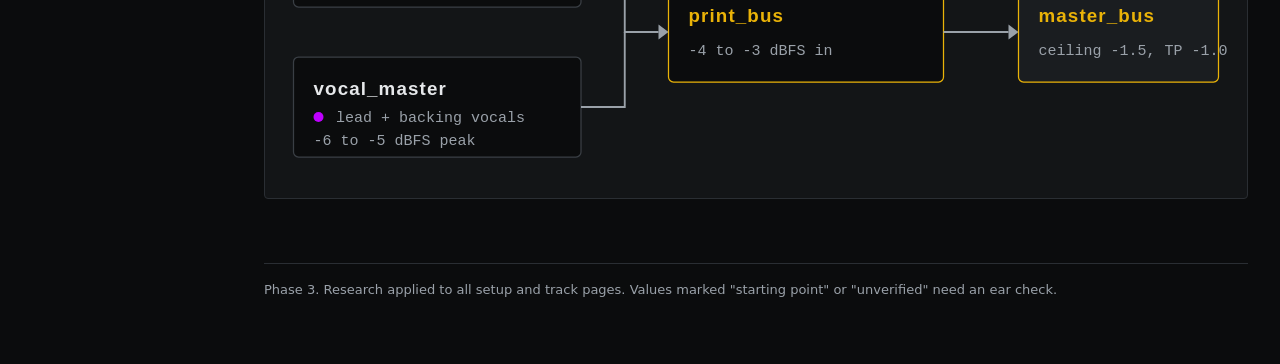
==== commit 98cc75a5: "Add instrument bus, master_bus and rainbow colors; rename buses Brings the guide in line with the te" ====
--- a/docs/index.html
+++ b/docs/index.html
@@ -46,7 +46,7 @@
       </a>
       <a class="tile" href="mix-bus.html">
         <span class="tile__head"><span class="gchip gchip--master" aria-hidden="true"></span><span class="tile__title">Mix Bus &amp; Master</span></span>
-        <span class="tile__desc">Print bus chain and the MASTER limiter.</span>
+        <span class="tile__desc">print_bus chain and the master_bus limiter.</span>
         <span class="tile__file">mix-bus.html</span>
       </a>
 
@@ -108,12 +108,12 @@
 
   <section class="section">
     <h2 id="signal-flow">Signal flow at a glance</h2>
-    <p>Two sub-groups sum into the print bus. The print bus feeds MASTER.</p>
+    <p>Two sub-groups sum into <code>print_bus</code>. It feeds <code>master_bus</code>, which holds the mastering chain. The REAPER master stays empty.</p>
     <figure class="flow">
       <svg class="flow__h" viewBox="0 0 760 240" role="img" aria-labelledby="flow-h-title">
-        <title id="flow-h-title">INSTRUMENT BUS and VOCAL MASTER sum into PRINT / MIX BUS, which feeds MASTER.</title>
+        <title id="flow-h-title">instrument_bus and vocal_master sum into print_bus, which feeds master_bus.</title>
         <rect class="sf-node" x="10" y="20" width="230" height="80" rx="4"/>
-        <text class="sf-title" x="26" y="50">INSTRUMENT BUS</text>
+        <text class="sf-title" x="26" y="50">instrument_bus</text>
         <circle class="sf-dot--drums" cx="30" cy="68" r="4"/>
         <circle class="sf-dot--bass" cx="44" cy="68" r="4"/>
         <circle class="sf-dot--guitars" cx="58" cy="68" r="4"/>
@@ -123,7 +123,7 @@
         <text class="sf-sub" x="26" y="90">-6 to -5 dBFS peak</text>
 
         <rect class="sf-node" x="10" y="140" width="230" height="80" rx="4"/>
-        <text class="sf-title" x="26" y="170">VOCAL MASTER</text>
+        <text class="sf-title" x="26" y="170">vocal_master</text>
         <circle class="sf-dot--vocals" cx="30" cy="188" r="4"/>
         <text class="sf-sub" x="44" y="192">lead + backing vocals</text>
         <text class="sf-sub" x="26" y="210">-6 to -5 dBFS peak</text>
@@ -133,27 +133,25 @@
         <polygon class="sf-arrow" points="302,114 310,120 302,126"/>
 
         <rect class="sf-node sf-node--print" x="310" y="80" width="220" height="80" rx="4"/>
-        <text class="sf-title sf-title--accent" x="326" y="112">PRINT / MIX BUS</text>
+        <text class="sf-title sf-title--accent" x="326" y="112">print_bus</text>
         <text class="sf-sub" x="326" y="138">-4 to -3 dBFS in</text>
 
         <path class="sf-wire" d="M530 120 H582"/>
         <polygon class="sf-arrow" points="582,114 590,120 582,126"/>
 
         <rect class="sf-node sf-node--master" x="590" y="80" width="160" height="80" rx="4"/>
-        <text class="sf-title sf-title--accent" x="606" y="112">MASTER</text>
+        <text class="sf-title sf-title--accent" x="606" y="112">master_bus</text>
         <text class="sf-sub" x="606" y="138">ceiling -1.5, TP -1.0</text>
       </svg>
 
       <svg class="flow__v" viewBox="0 0 340 410" role="img" aria-labelledby="flow-v-title">
-        <title id="flow-v-title">INSTRUMENT BUS and VOCAL MASTER sum into PRINT / MIX BUS, which feeds MASTER.</title>
+        <title id="flow-v-title">instrument_bus and vocal_master sum into print_bus, which feeds master_bus.</title>
         <rect class="sf-node" x="10" y="10" width="155" height="90" rx="4"/>
-        <text class="sf-title" x="22" y="38">INSTRUMENT</text>
-        <text class="sf-title" x="22" y="56">BUS</text>
+        <text class="sf-title" x="22" y="47">instrument_bus</text>
         <text class="sf-sub" x="22" y="84">-6 to -5 dBFS</text>
 
         <rect class="sf-node" x="175" y="10" width="155" height="90" rx="4"/>
-        <text class="sf-title" x="187" y="38">VOCAL</text>
-        <text class="sf-title" x="187" y="56">MASTER</text>
+        <text class="sf-title" x="187" y="47">vocal_master</text>
         <text class="sf-sub" x="187" y="84">-6 to -5 dBFS</text>
 
         <path class="sf-wire" d="M87 100 V140 H252 V100"/>
@@ -161,14 +159,14 @@
         <polygon class="sf-arrow" points="164,172 170,180 176,172"/>
 
         <rect class="sf-node sf-node--print" x="60" y="180" width="220" height="90" rx="4"/>
-        <text class="sf-title sf-title--accent" x="76" y="214">PRINT / MIX BUS</text>
+        <text class="sf-title sf-title--accent" x="76" y="214">print_bus</text>
         <text class="sf-sub" x="76" y="244">-4 to -3 dBFS in</text>
 
         <path class="sf-wire" d="M170 270 V302"/>
         <polygon class="sf-arrow" points="164,302 170,310 176,302"/>
 
         <rect class="sf-node sf-node--master" x="60" y="310" width="220" height="90" rx="4"/>
-        <text class="sf-title sf-title--accent" x="76" y="344">MASTER</text>
+        <text class="sf-title sf-title--accent" x="76" y="344">master_bus</text>
         <text class="sf-sub" x="76" y="374">ceiling -1.5, TP -1.0 max</text>
       </svg>
     </figure>
@@ -179,6 +177,7 @@
 </div>
 </main>
 <script src="js/search-index.js"></script>
+<script src="js/search-core.js"></script>
 <script src="js/app.js"></script>
 </body>
 </html>
--- a/docs/css/app.css
+++ b/docs/css/app.css
@@ -18,14 +18,24 @@
   --danger: #f43f5e;
   --info: #38bdf8;
 
-  --g-drums: #fb923c;
-  --g-bass: #10b981;
-  --g-guitars: #f43f5e;
-  --g-vocals: #06b6d4;
-  --g-orch: #a78bfa;
-  --g-synth: #e879f9;
-  --g-fx: #38bdf8;
-  --g-master: #eab308;
+  /* Group colors = REAPER template palette (reaper-scripts/wap_build_mix_template.lua).
+     Tracks run a rainbow; folder buses take the darker -bus shade. */
+  --g-drums: #ff0000;
+  --g-drums-bus: #c00000;
+  --g-bass: #ff8000;
+  --g-bass-bus: #c06000;
+  --g-guitars: #ffff00;
+  --g-guitars-bus: #c0c000;
+  --g-orch: #00ff00;
+  --g-orch-bus: #00c000;
+  --g-synth: #0080ff;
+  --g-sfx: #4000ff;
+  --g-sfx-bus: #3000c0;
+  --g-vocals: #bf00ff;
+  --g-vocals-bus: #9000c0;
+  --g-master: #ffffff;
+  --g-fx: #8a8a8a;
+  --g-hub: #000000;
   --g-none: #3a3f45;
 
   --font-display: "Bahnschrift", "DIN Alternate", "Arial Narrow", sans-serif;
@@ -60,6 +70,7 @@
 
   --t-fast: 120ms ease-out;
   --t-palette: 140ms ease-out;
+  --t-landing: 600ms ease-out;
 }
 
 /* ------------------------------------------------------------------ reset */
@@ -176,14 +187,25 @@
 }
 .gchip--lg { width: 12px; height: 12px; }
 .gchip--drums { --gc: var(--g-drums); }
+.gchip--drums-bus { --gc: var(--g-drums-bus); }
 .gchip--bass { --gc: var(--g-bass); }
+.gchip--bass-bus { --gc: var(--g-bass-bus); }
 .gchip--guitars { --gc: var(--g-guitars); }
+.gchip--guitars-bus { --gc: var(--g-guitars-bus); }
+.gchip--orch { --gc: var(--g-orch); }
+.gchip--orch-bus { --gc: var(--g-orch-bus); }
+.gchip--synth { --gc: var(--g-synth); }
+.gchip--sfx { --gc: var(--g-sfx); }
+.gchip--sfx-bus { --gc: var(--g-sfx-bus); }
 .gchip--vocals { --gc: var(--g-vocals); }
-.gchip--orch { --gc: var(--g-orch); }
-.gchip--synth { --gc: var(--g-synth); }
+.gchip--vocals-bus { --gc: var(--g-vocals-bus); }
 .gchip--fx { --gc: var(--g-fx); }
 .gchip--master { --gc: var(--g-master); }
+.gchip--hub { --gc: var(--g-hub); }
 .gchip--none { --gc: var(--g-none); }
+/* White buses and black hubs: 1px rule keeps the edge visible on the dark UI. */
+.gchip--master,
+.gchip--hub { box-shadow: inset 0 0 0 1px var(--border-strong); }
 
 /* ------------------------------------------------------------------ shell */
 .rail {
@@ -917,10 +939,15 @@
   font-size: 12px;
 }
 .sf-dot--drums { fill: var(--g-drums); }
+.sf-dot--drums-bus { fill: var(--g-drums-bus); }
 .sf-dot--bass { fill: var(--g-bass); }
+.sf-dot--bass-bus { fill: var(--g-bass-bus); }
 .sf-dot--guitars { fill: var(--g-guitars); }
+.sf-dot--guitars-bus { fill: var(--g-guitars-bus); }
 .sf-dot--orch { fill: var(--g-orch); }
+.sf-dot--orch-bus { fill: var(--g-orch-bus); }
 .sf-dot--synth { fill: var(--g-synth); }
+.sf-dot--sfx { fill: var(--g-sfx); }
 .sf-dot--vocals { fill: var(--g-vocals); }
 
 /* ------------------------------------------------------------------ sources */
@@ -1008,9 +1035,45 @@
   background: var(--surface-2);
   border-color: var(--border-strong);
 }
-.palette__item-title { display: block; font-weight: 600; }
+.palette__item-head {
+  display: flex;
+  align-items: baseline;
+  gap: var(--s2);
+}
+.palette__item-title { flex: 1; min-width: 0; font-weight: 600; }
+.palette__type {
+  flex: none;
+  padding: 0 var(--s1);
+  border: 1px solid var(--border-strong);
+  border-radius: var(--r-chip);
+}
 .palette__item-page { display: block; font-size: var(--fs-xs); color: var(--text-muted); }
+.palette__item-snippet {
+  display: block;
+  margin-top: var(--s1);
+  font-size: var(--fs-xs);
+  color: var(--text-muted);
+  overflow-wrap: anywhere;
+}
 .palette__item[aria-selected="true"] .palette__item-title { color: var(--accent); }
+.palette__mark {
+  background: transparent;
+  color: var(--text);
+  text-decoration: underline;
+  text-decoration-color: var(--accent);
+  text-decoration-thickness: 2px;
+  text-underline-offset: 2px;
+}
+
+/* ------------------------------------------------------------------ search landing highlight */
+h2[id], h3[id] {
+  scroll-margin-top: var(--s16);
+  transition: color var(--t-landing), background-color var(--t-landing);
+}
+.is-landed {
+  color: var(--accent);
+  background-color: var(--surface-2);
+}
 
 .palette__empty { padding: var(--s4); color: var(--text-muted); font-size: var(--fs-sm); }
 
@@ -1058,8 +1121,8 @@
 .sf-sub--danger { fill: var(--danger); }
 .sf-sub--ok { fill: var(--ok); }
 .sf-dot--fx { fill: var(--g-fx); }
-.sf-dot--master { fill: var(--g-master); }
-.sf-dot--sc { fill: var(--danger); }
+.sf-dot--master { fill: var(--g-master); stroke: var(--border-strong); stroke-width: 1; }
+.sf-dot--sc { fill: var(--g-hub); stroke: var(--border-strong); stroke-width: 1; }
 
 .flow__legend {
   display: flex;
@@ -1110,3 +1173,170 @@
   align-items: center;
   gap: var(--s2);
 }
+
+/* ---- Phase 4: plugins list + calculators ---- */
+
+[hidden] { display: none !important; }
+
+/* ------------------------------------------------------------------ form controls */
+select, textarea { font: inherit; color: inherit; }
+
+.field {
+  display: flex;
+  flex-direction: column;
+  gap: var(--s1);
+  min-width: 0;
+}
+.field--grow { flex: 1 1 240px; }
+
+.input,
+.select {
+  min-height: 36px;
+  padding: var(--s2) var(--s3);
+  background: var(--bg);
+  border: 1px solid var(--border);
+  border-radius: var(--r-card);
+  color: var(--text);
+  font-size: var(--fs-sm);
+  transition: border-color var(--t-fast), background-color var(--t-fast);
+}
+.input:hover,
+.select:hover { border-color: var(--border-strong); }
+.input:focus-visible,
+.select:focus-visible { border-color: var(--accent); }
+.input::placeholder { color: var(--text-muted); }
+.input--mono { font-family: var(--font-mono); font-variant-numeric: tabular-nums; width: 160px; }
+.input--short { width: 96px; }
+.field--grow .input { width: 100%; }
+.select { padding-right: var(--s8); cursor: pointer; }
+.select option { background: var(--surface-1); color: var(--text); }
+
+.toggle {
+  display: inline-flex;
+  align-items: center;
+  gap: var(--s2);
+  min-height: 36px;
+  padding: 0 var(--s3);
+  border: 1px solid var(--border);
+  border-radius: var(--r-card);
+  background: var(--bg);
+  font-size: var(--fs-sm);
+  cursor: pointer;
+  transition: border-color var(--t-fast), background-color var(--t-fast);
+}
+.toggle:hover { border-color: var(--border-strong); background: var(--surface-2); }
+.toggle:focus-within { border-color: var(--accent); }
+.toggle__box { width: 16px; height: 16px; margin: 0; accent-color: var(--accent); cursor: pointer; }
+
+.noscript-note { margin-top: var(--s6); }
+
+/* ------------------------------------------------------------------ plugin filters + table */
+.filters {
+  display: flex;
+  flex-wrap: wrap;
+  align-items: flex-end;
+  gap: var(--s3) var(--s4);
+  padding: var(--s3) var(--s4);
+  border: 1px solid var(--border);
+  border-radius: var(--r-card);
+  background: var(--surface-1);
+}
+
+.result-count {
+  font-family: var(--font-mono);
+  font-variant-numeric: tabular-nums;
+  font-size: var(--fs-xs);
+  color: var(--text-muted);
+}
+
+.table--plugins th[scope="row"] { font-weight: 600; }
+.table--plugins thead th:nth-child(1) { width: 26%; }
+.table--plugins thead th:nth-child(4) { width: 30%; }
+.plugin-name { color: var(--text); }
+.plugin-formats {
+  display: block;
+  font-family: var(--font-mono);
+  font-size: var(--fs-xs);
+  font-weight: 400;
+  color: var(--text-muted);
+}
+.plugin-manual { white-space: nowrap; }
+
+.page-links {
+  list-style: none;
+  display: flex;
+  flex-wrap: wrap;
+  gap: 0 var(--s3);
+}
+
+/* ------------------------------------------------------------------ calculators */
+.calc-bar {
+  display: flex;
+  flex-wrap: wrap;
+  align-items: flex-end;
+  gap: var(--s3) var(--s4);
+}
+
+.readout {
+  display: flex;
+  flex-direction: column;
+  gap: var(--s1);
+  min-height: 36px;
+}
+.readout__value {
+  font-family: var(--font-mono);
+  font-variant-numeric: tabular-nums;
+  font-size: var(--fs-lg);
+  line-height: 36px;
+  color: var(--accent);
+}
+
+.calc-grid {
+  display: grid;
+  grid-template-columns: repeat(12, 1fr);
+  gap: var(--s4);
+}
+.calc-card {
+  grid-column: span 6;
+  display: flex;
+  flex-direction: column;
+  gap: var(--s3);
+  min-width: 0;
+  padding: var(--s3) var(--s4) var(--s4);
+  border: 1px solid var(--border);
+  border-radius: var(--r-card);
+  background: var(--surface-1);
+}
+.calc-card--wide { grid-column: span 12; }
+.calc-card__title { color: var(--text); }
+.calc-card__note { font-size: var(--fs-sm); }
+@media (max-width: 699px) {
+  .calc-card { grid-column: span 12; }
+}
+
+.table-wrap--flush { border: 0; border-radius: 0; }
+.table--calc td.mono,
+.table--calc th.mono { white-space: nowrap; }
+.table--calc tbody th[scope="row"] { color: var(--text); font-weight: 600; }
+
+.calc-target {
+  font-family: var(--font-mono);
+  font-size: var(--fs-sm);
+  color: var(--text-muted);
+}
+.calc-target:empty { display: none; }
+
+.calc-notes {
+  list-style: none;
+  display: grid;
+  gap: var(--s2);
+  font-size: var(--fs-sm);
+}
+.calc-notes:empty { display: none; }
+.calc-notes li {
+  padding: var(--s2) var(--s3);
+  border: 1px solid var(--border);
+  border-radius: var(--r-card);
+  background: var(--surface-1);
+  color: var(--text-muted);
+}
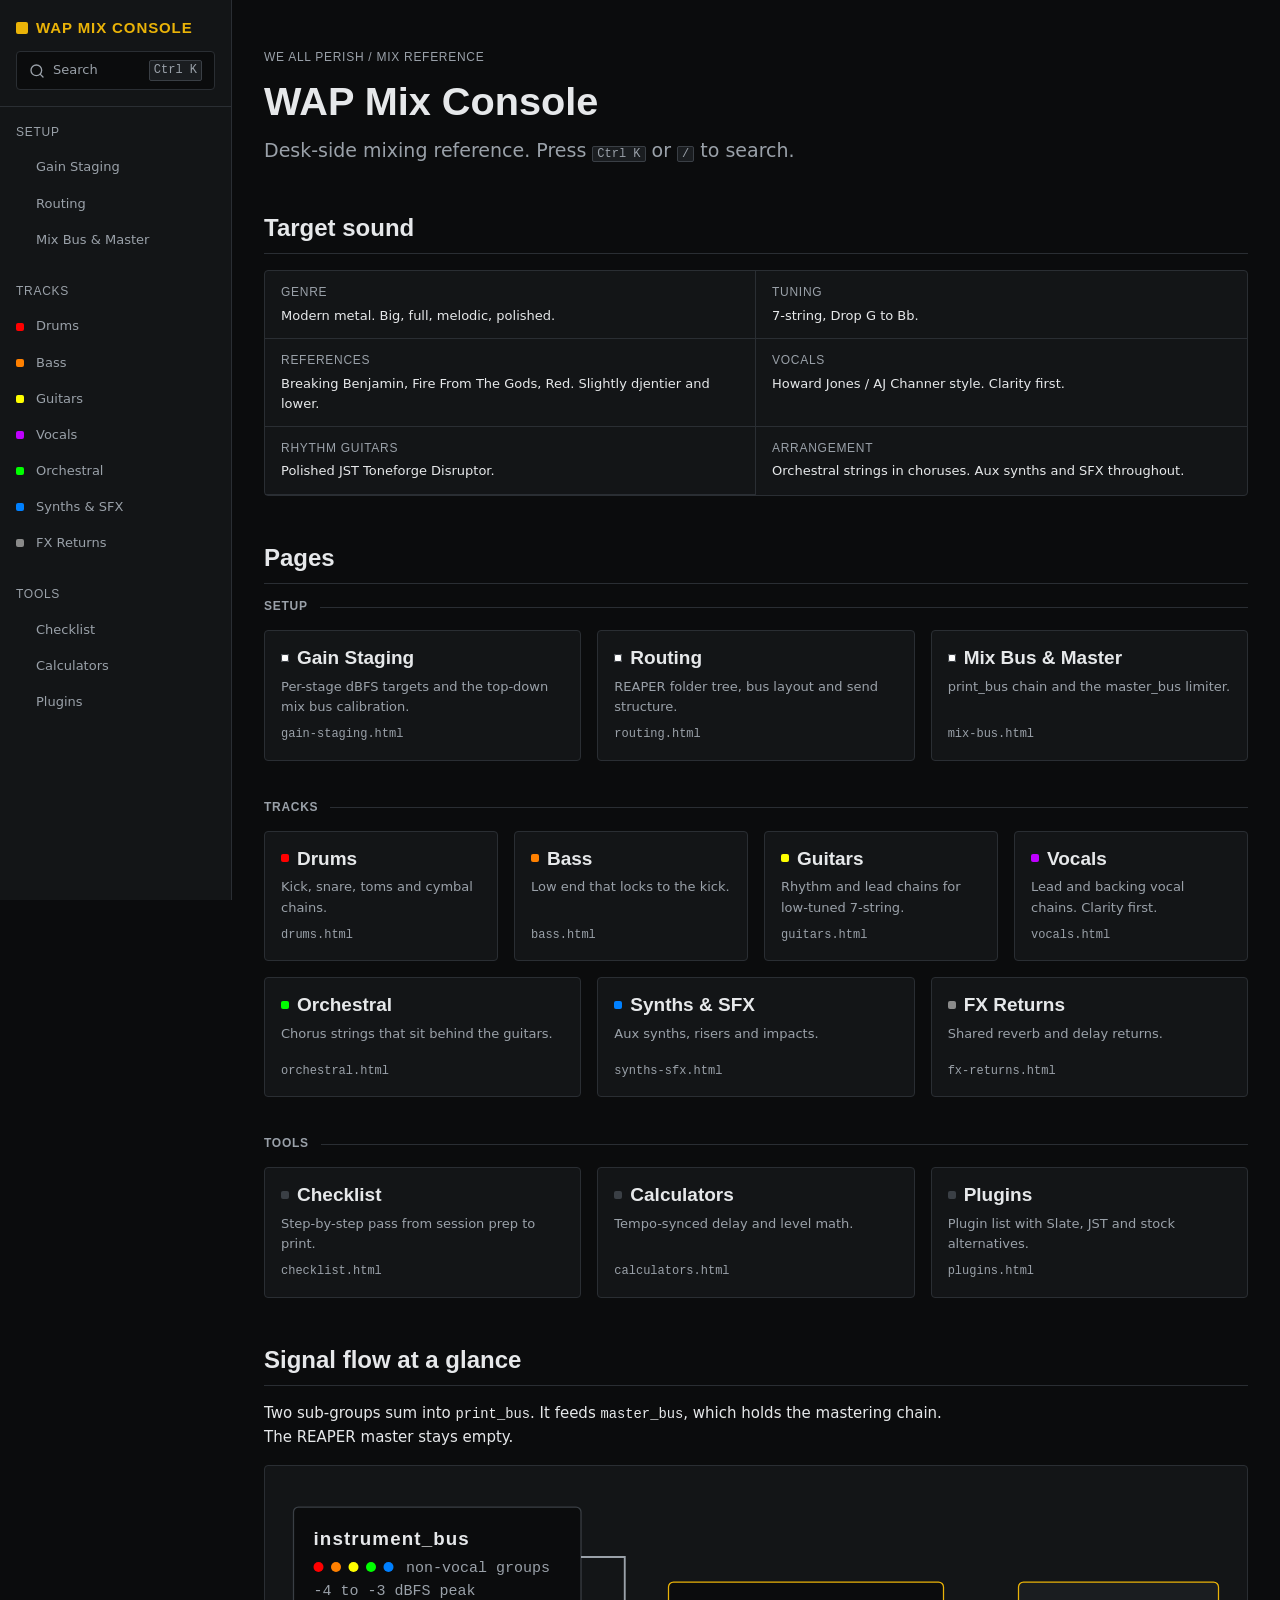
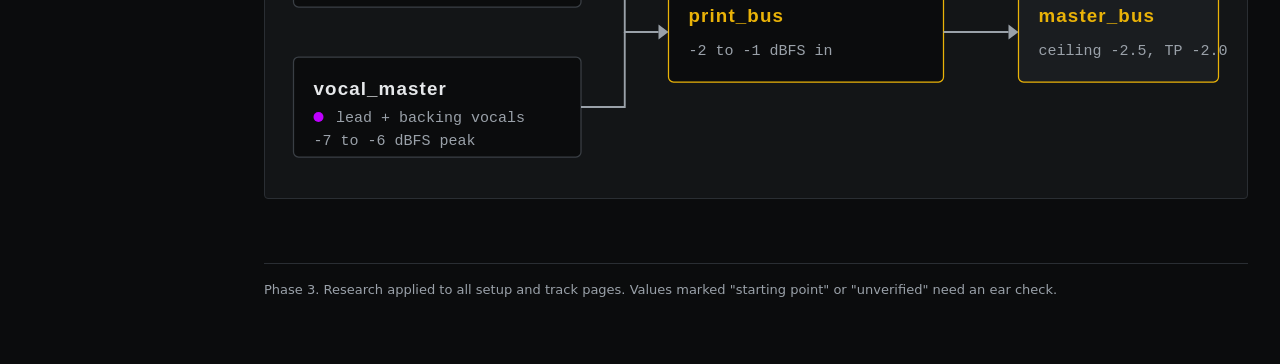
==== commit baaacaa3: "Align guide with quality pass and template v1.3 A full source check found wrong plugin controls, num" ====
--- a/docs/index.html
+++ b/docs/index.html
@@ -120,13 +120,13 @@
         <circle class="sf-dot--orch" cx="72" cy="68" r="4"/>
         <circle class="sf-dot--synth" cx="86" cy="68" r="4"/>
         <text class="sf-sub" x="100" y="72">non-vocal groups</text>
-        <text class="sf-sub" x="26" y="90">-6 to -5 dBFS peak</text>
+        <text class="sf-sub" x="26" y="90">-4 to -3 dBFS peak</text>
 
         <rect class="sf-node" x="10" y="140" width="230" height="80" rx="4"/>
         <text class="sf-title" x="26" y="170">vocal_master</text>
         <circle class="sf-dot--vocals" cx="30" cy="188" r="4"/>
         <text class="sf-sub" x="44" y="192">lead + backing vocals</text>
-        <text class="sf-sub" x="26" y="210">-6 to -5 dBFS peak</text>
+        <text class="sf-sub" x="26" y="210">-7 to -6 dBFS peak</text>
 
         <path class="sf-wire" d="M240 60 H275 V120 H302"/>
         <path class="sf-wire" d="M240 180 H275 V120"/>
@@ -134,25 +134,25 @@
 
         <rect class="sf-node sf-node--print" x="310" y="80" width="220" height="80" rx="4"/>
         <text class="sf-title sf-title--accent" x="326" y="112">print_bus</text>
-        <text class="sf-sub" x="326" y="138">-4 to -3 dBFS in</text>
+        <text class="sf-sub" x="326" y="138">-2 to -1 dBFS in</text>
 
         <path class="sf-wire" d="M530 120 H582"/>
         <polygon class="sf-arrow" points="582,114 590,120 582,126"/>
 
         <rect class="sf-node sf-node--master" x="590" y="80" width="160" height="80" rx="4"/>
         <text class="sf-title sf-title--accent" x="606" y="112">master_bus</text>
-        <text class="sf-sub" x="606" y="138">ceiling -1.5, TP -1.0</text>
+        <text class="sf-sub" x="606" y="138">ceiling -2.5, TP -2.0</text>
       </svg>
 
       <svg class="flow__v" viewBox="0 0 340 410" role="img" aria-labelledby="flow-v-title">
         <title id="flow-v-title">instrument_bus and vocal_master sum into print_bus, which feeds master_bus.</title>
         <rect class="sf-node" x="10" y="10" width="155" height="90" rx="4"/>
         <text class="sf-title" x="22" y="47">instrument_bus</text>
-        <text class="sf-sub" x="22" y="84">-6 to -5 dBFS</text>
+        <text class="sf-sub" x="22" y="84">-4 to -3 dBFS</text>
 
         <rect class="sf-node" x="175" y="10" width="155" height="90" rx="4"/>
         <text class="sf-title" x="187" y="47">vocal_master</text>
-        <text class="sf-sub" x="187" y="84">-6 to -5 dBFS</text>
+        <text class="sf-sub" x="187" y="84">-7 to -6 dBFS</text>
 
         <path class="sf-wire" d="M87 100 V140 H252 V100"/>
         <path class="sf-wire" d="M170 140 V172"/>
@@ -160,14 +160,14 @@
 
         <rect class="sf-node sf-node--print" x="60" y="180" width="220" height="90" rx="4"/>
         <text class="sf-title sf-title--accent" x="76" y="214">print_bus</text>
-        <text class="sf-sub" x="76" y="244">-4 to -3 dBFS in</text>
+        <text class="sf-sub" x="76" y="244">-2 to -1 dBFS in</text>
 
         <path class="sf-wire" d="M170 270 V302"/>
         <polygon class="sf-arrow" points="164,302 170,310 176,302"/>
 
         <rect class="sf-node sf-node--master" x="60" y="310" width="220" height="90" rx="4"/>
         <text class="sf-title sf-title--accent" x="76" y="344">master_bus</text>
-        <text class="sf-sub" x="76" y="374">ceiling -1.5, TP -1.0 max</text>
+        <text class="sf-sub" x="76" y="374">ceiling -2.5, TP -2.0 max</text>
       </svg>
     </figure>
   </section>
--- a/docs/css/app.css
+++ b/docs/css/app.css
@@ -727,10 +727,11 @@
 
 /* Zone positions on the -24..0 scale */
 .zone--s1 { left: 50%; width: 8.3333%; }      /* -12 to -10 */
-.zone--s2 { left: 66.6667%; width: 8.3333%; } /* -8 to -6 */
-.zone--s3 { left: 75%; width: 4.1667%; }      /* -6 to -5 */
-.zone--s4 { left: 83.3333%; width: 4.1667%; } /* -4 to -3 */
-.zone--s5 { left: 93.75%; width: 2.0833%; }   /* -1.5 to -1.0 (threshold -1.5, TP -1.0) */
+.zone--s2 { left: 62.5%; width: 8.3333%; }    /* -9 to -7 */
+.zone--s3v { left: 70.8333%; width: 4.1667%; } /* -7 to -6 (vocal_master) */
+.zone--s3 { left: 83.3333%; width: 4.1667%; } /* -4 to -3 (instrument_bus) */
+.zone--s4 { left: 91.6667%; width: 4.1667%; } /* -2 to -1 */
+.zone--s5 { left: 89.5833%; width: 2.0833%; } /* -2.5 to -2.0 (threshold -2.5, TP -2.0) */
 
 .ladder__value {
   grid-column: 3;
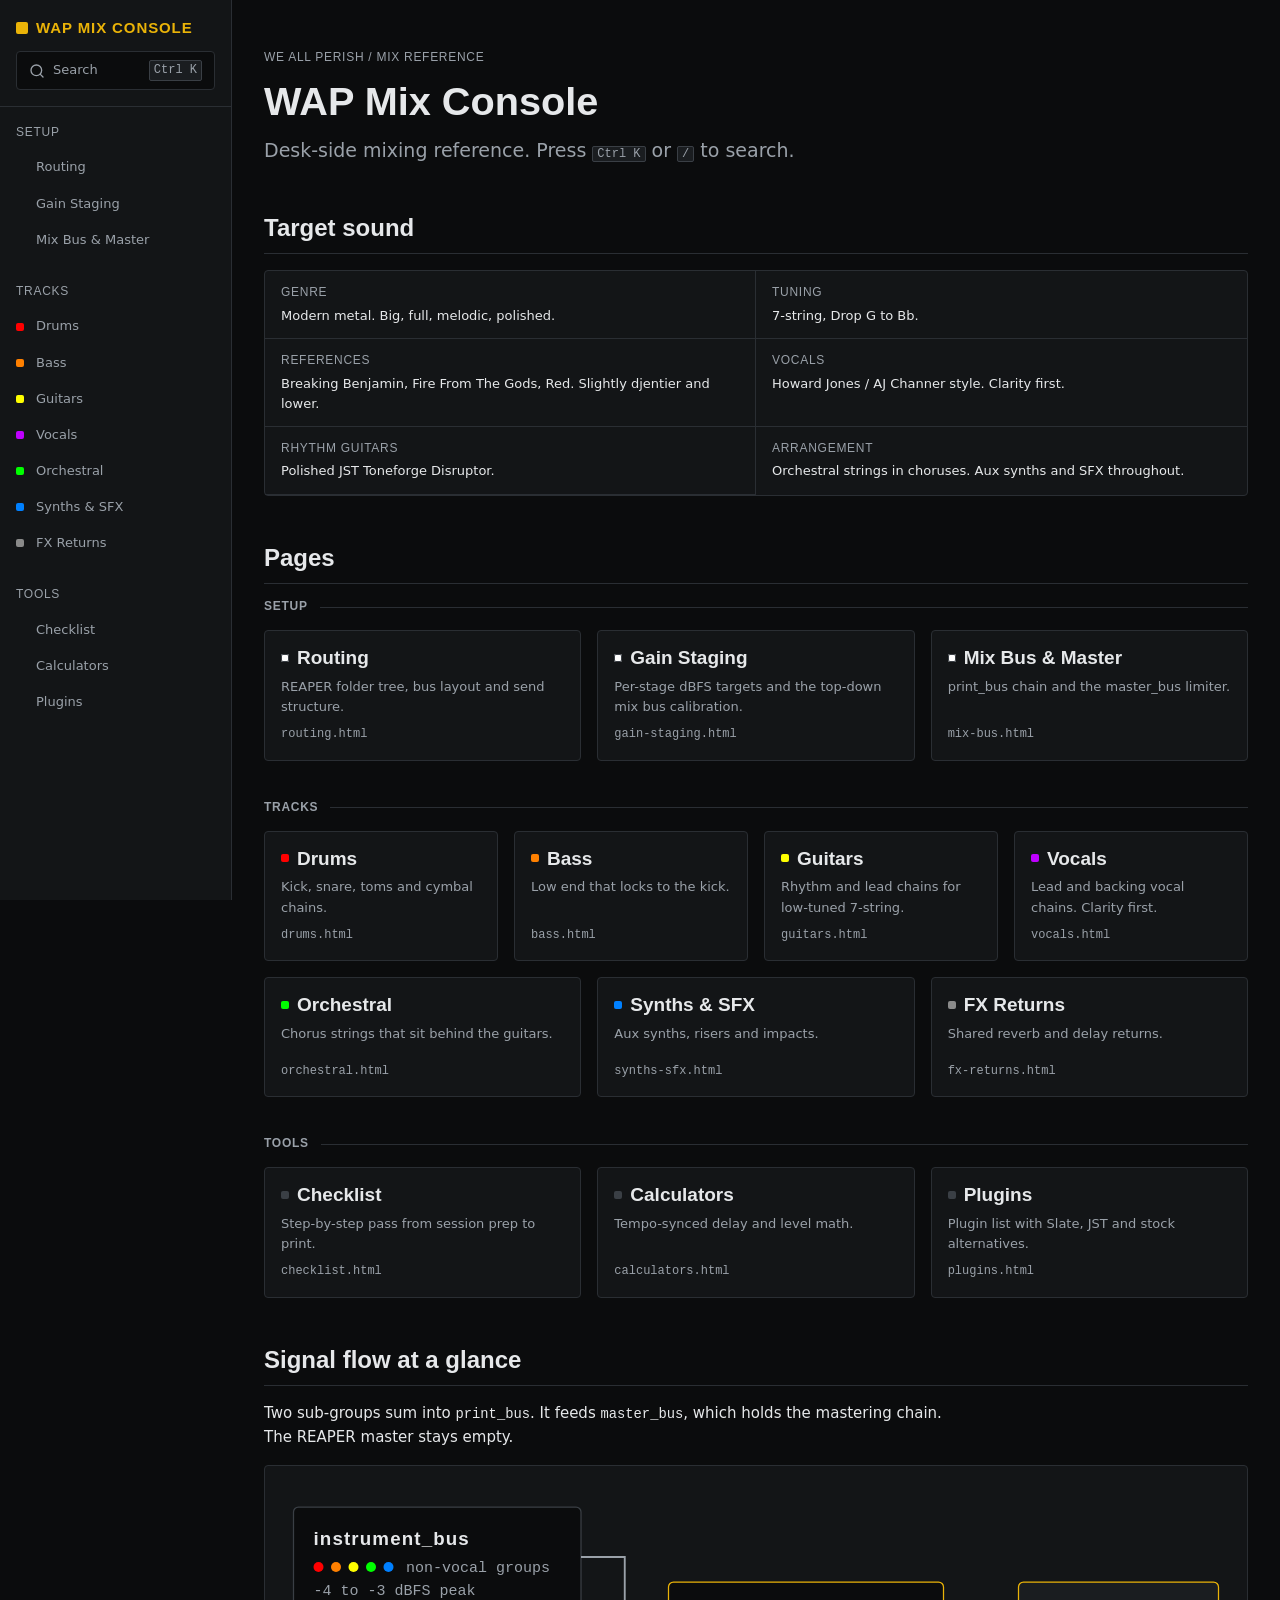
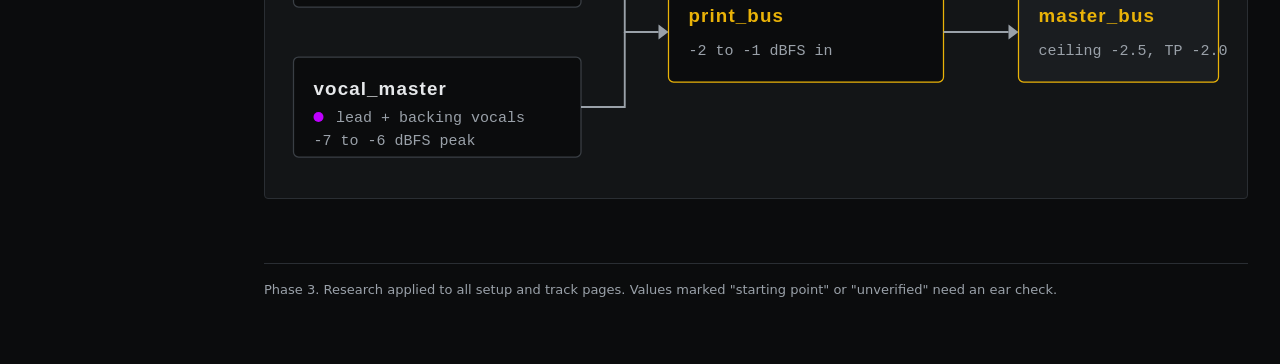
==== commit 85d60a2f: "Put Routing before Gain Staging; clarify soothe2 start The template builds the routing first, and th" ====
--- a/docs/index.html
+++ b/docs/index.html
@@ -34,15 +34,15 @@
     <h2 id="pages">Pages</h2>
     <div class="bento">
       <h3 class="bento__group-title label">Setup</h3>
+      <a class="tile" href="routing.html">
+        <span class="tile__head"><span class="gchip gchip--master" aria-hidden="true"></span><span class="tile__title">Routing</span></span>
+        <span class="tile__desc">REAPER folder tree, bus layout and send structure.</span>
+        <span class="tile__file">routing.html</span>
+      </a>
       <a class="tile" href="gain-staging.html">
         <span class="tile__head"><span class="gchip gchip--master" aria-hidden="true"></span><span class="tile__title">Gain Staging</span></span>
         <span class="tile__desc">Per-stage dBFS targets and the top-down mix bus calibration.</span>
         <span class="tile__file">gain-staging.html</span>
-      </a>
-      <a class="tile" href="routing.html">
-        <span class="tile__head"><span class="gchip gchip--master" aria-hidden="true"></span><span class="tile__title">Routing</span></span>
-        <span class="tile__desc">REAPER folder tree, bus layout and send structure.</span>
-        <span class="tile__file">routing.html</span>
       </a>
       <a class="tile" href="mix-bus.html">
         <span class="tile__head"><span class="gchip gchip--master" aria-hidden="true"></span><span class="tile__title">Mix Bus &amp; Master</span></span>
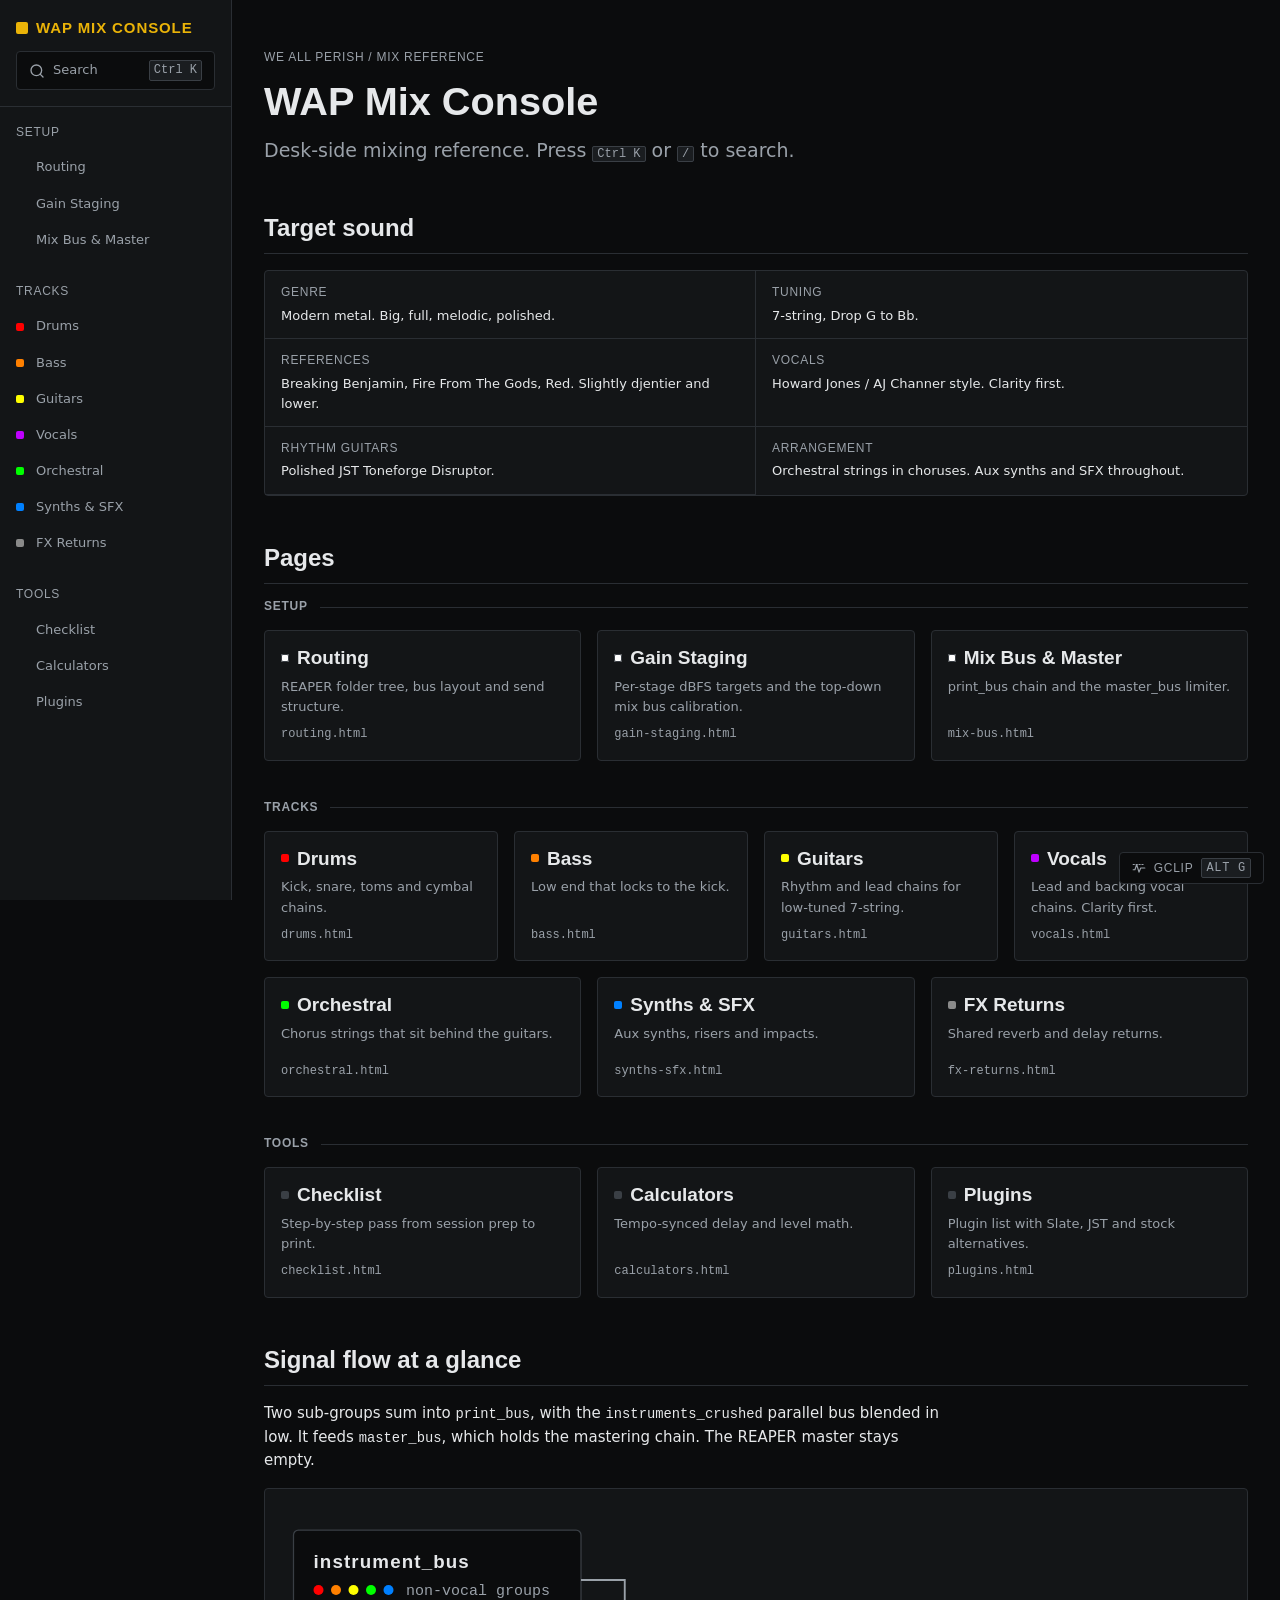
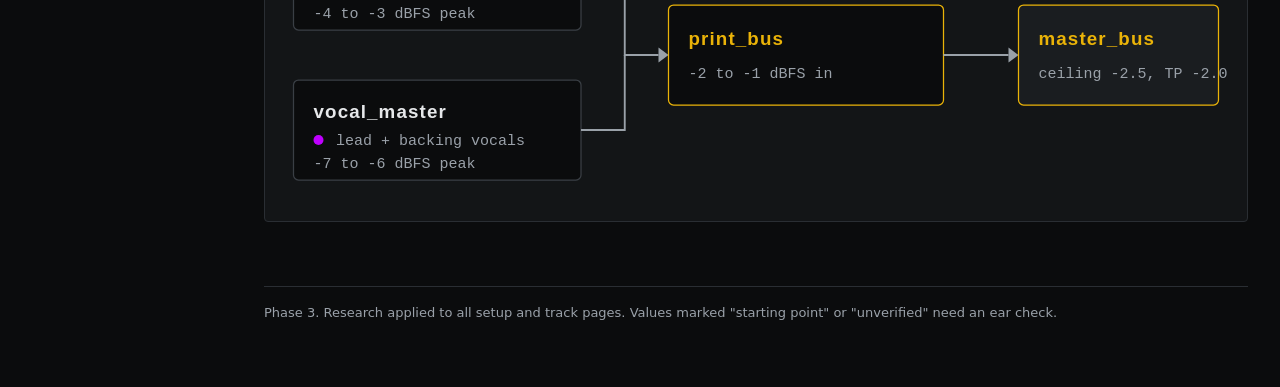
==== commit aa45ba83: "Bus rebuild, crush bus, octave pair, strings-only orch (template v1.6) instrument_bus is now Imager " ====
--- a/docs/index.html
+++ b/docs/index.html
@@ -108,7 +108,7 @@
 
   <section class="section">
     <h2 id="signal-flow">Signal flow at a glance</h2>
-    <p>Two sub-groups sum into <code>print_bus</code>. It feeds <code>master_bus</code>, which holds the mastering chain. The REAPER master stays empty.</p>
+    <p>Two sub-groups sum into <code>print_bus</code>, with the <code>instruments_crushed</code> parallel bus blended in low. It feeds <code>master_bus</code>, which holds the mastering chain. The REAPER master stays empty.</p>
     <figure class="flow">
       <svg class="flow__h" viewBox="0 0 760 240" role="img" aria-labelledby="flow-h-title">
         <title id="flow-h-title">instrument_bus and vocal_master sum into print_bus, which feeds master_bus.</title>
--- a/docs/css/app.css
+++ b/docs/css/app.css
@@ -1340,4 +1340,136 @@
   border-radius: var(--r-card);
   background: var(--surface-1);
   color: var(--text-muted);
+}
+
+/* ---- GClip float ---- */
+:root { --gclip-trigger-h: 32px; }
+
+.gclip-trigger {
+  position: fixed;
+  right: var(--s4);
+  bottom: var(--s4);
+  z-index: 40;
+  display: inline-flex;
+  align-items: center;
+  gap: var(--s2);
+  min-height: var(--gclip-trigger-h);
+  padding: 0 var(--s3);
+  background: var(--bg);
+  border: 1px solid var(--border);
+  border-radius: var(--r-card);
+  color: var(--text-muted);
+  font-family: var(--font-display);
+  font-stretch: condensed;
+  text-transform: uppercase;
+  letter-spacing: .06em;
+  font-size: var(--fs-xs);
+  cursor: pointer;
+  transition: border-color var(--t-fast), background-color var(--t-fast), color var(--t-fast);
+}
+.gclip-trigger:hover,
+.gclip-trigger[aria-expanded="true"] { border-color: var(--border-strong); background: var(--surface-2); color: var(--text); }
+.gclip-trigger .icon { width: 14px; height: 14px; }
+
+.gclip-float {
+  position: fixed;
+  right: var(--s4);
+  bottom: calc(var(--gclip-trigger-h) + var(--s4) * 2);
+  z-index: 40;
+  width: 320px;
+  max-height: calc(100vh - var(--gclip-trigger-h) - var(--s4) * 3);
+  overflow-y: auto;
+  background: var(--surface-1);
+  border: 1px solid var(--border-strong);
+  border-radius: var(--r-card);
+  animation: palette-in var(--t-palette);
+}
+
+.gclip-float__head {
+  display: flex;
+  align-items: center;
+  justify-content: space-between;
+  gap: var(--s2);
+  padding: var(--s2) var(--s2) var(--s2) var(--s4);
+  border-bottom: 1px solid var(--border);
+}
+.gclip-float__title { color: var(--text); }
+.gclip-float__close {
+  display: inline-flex;
+  align-items: center;
+  justify-content: center;
+  width: 28px;
+  height: 28px;
+  background: transparent;
+  border: 1px solid transparent;
+  border-radius: var(--r-card);
+  color: var(--text-muted);
+  cursor: pointer;
+  transition: border-color var(--t-fast), background-color var(--t-fast), color var(--t-fast);
+}
+.gclip-float__close:hover { border-color: var(--border-strong); background: var(--surface-2); color: var(--text); }
+
+.gclip-float__body {
+  display: flex;
+  flex-direction: column;
+  gap: var(--s3);
+  padding: var(--s3) var(--s4) var(--s4);
+}
+.gclip-float__pair {
+  display: grid;
+  grid-template-columns: 1fr 1fr;
+  gap: var(--s3);
+}
+.gclip-float__pair .input--mono { width: 100%; }
+
+.gclip-float__shave {
+  display: flex;
+  align-items: stretch;
+  gap: var(--s2);
+}
+.gclip-float__presets { display: flex; flex: 1; }
+.gclip-float__preset {
+  flex: 1;
+  min-height: 36px;
+  padding: 0 var(--s1);
+  background: var(--bg);
+  border: 1px solid var(--border);
+  color: var(--text-muted);
+  font-family: var(--font-mono);
+  font-variant-numeric: tabular-nums;
+  font-size: var(--fs-xs);
+  white-space: nowrap;
+  cursor: pointer;
+  transition: border-color var(--t-fast), background-color var(--t-fast), color var(--t-fast);
+}
+.gclip-float__preset + .gclip-float__preset { margin-left: -1px; }
+.gclip-float__preset:first-child { border-radius: var(--r-card) 0 0 var(--r-card); }
+.gclip-float__preset:last-child { border-radius: 0 var(--r-card) var(--r-card) 0; }
+.gclip-float__preset:hover { border-color: var(--border-strong); background: var(--surface-2); color: var(--text); }
+.gclip-float__preset[aria-pressed="true"] {
+  position: relative;
+  border-color: var(--accent);
+  background: var(--surface-2);
+  color: var(--accent);
+}
+.gclip-float__custom.input--mono { width: 64px; flex: none; }
+
+.gclip-float__line { font-family: var(--font-mono); font-size: var(--fs-xs); }
+.gclip-float__hint { font-size: var(--fs-xs); }
+
+@media (max-width: 899px) {
+  main { padding-bottom: calc(var(--gclip-trigger-h) + var(--s8)); }
+}
+
+@media (max-width: 599px) {
+  .gclip-float {
+    left: var(--s4);
+    right: var(--s4);
+    width: auto;
+  }
+}
+
+@media print {
+  .gclip-trigger,
+  .gclip-float { display: none !important; }
 }
